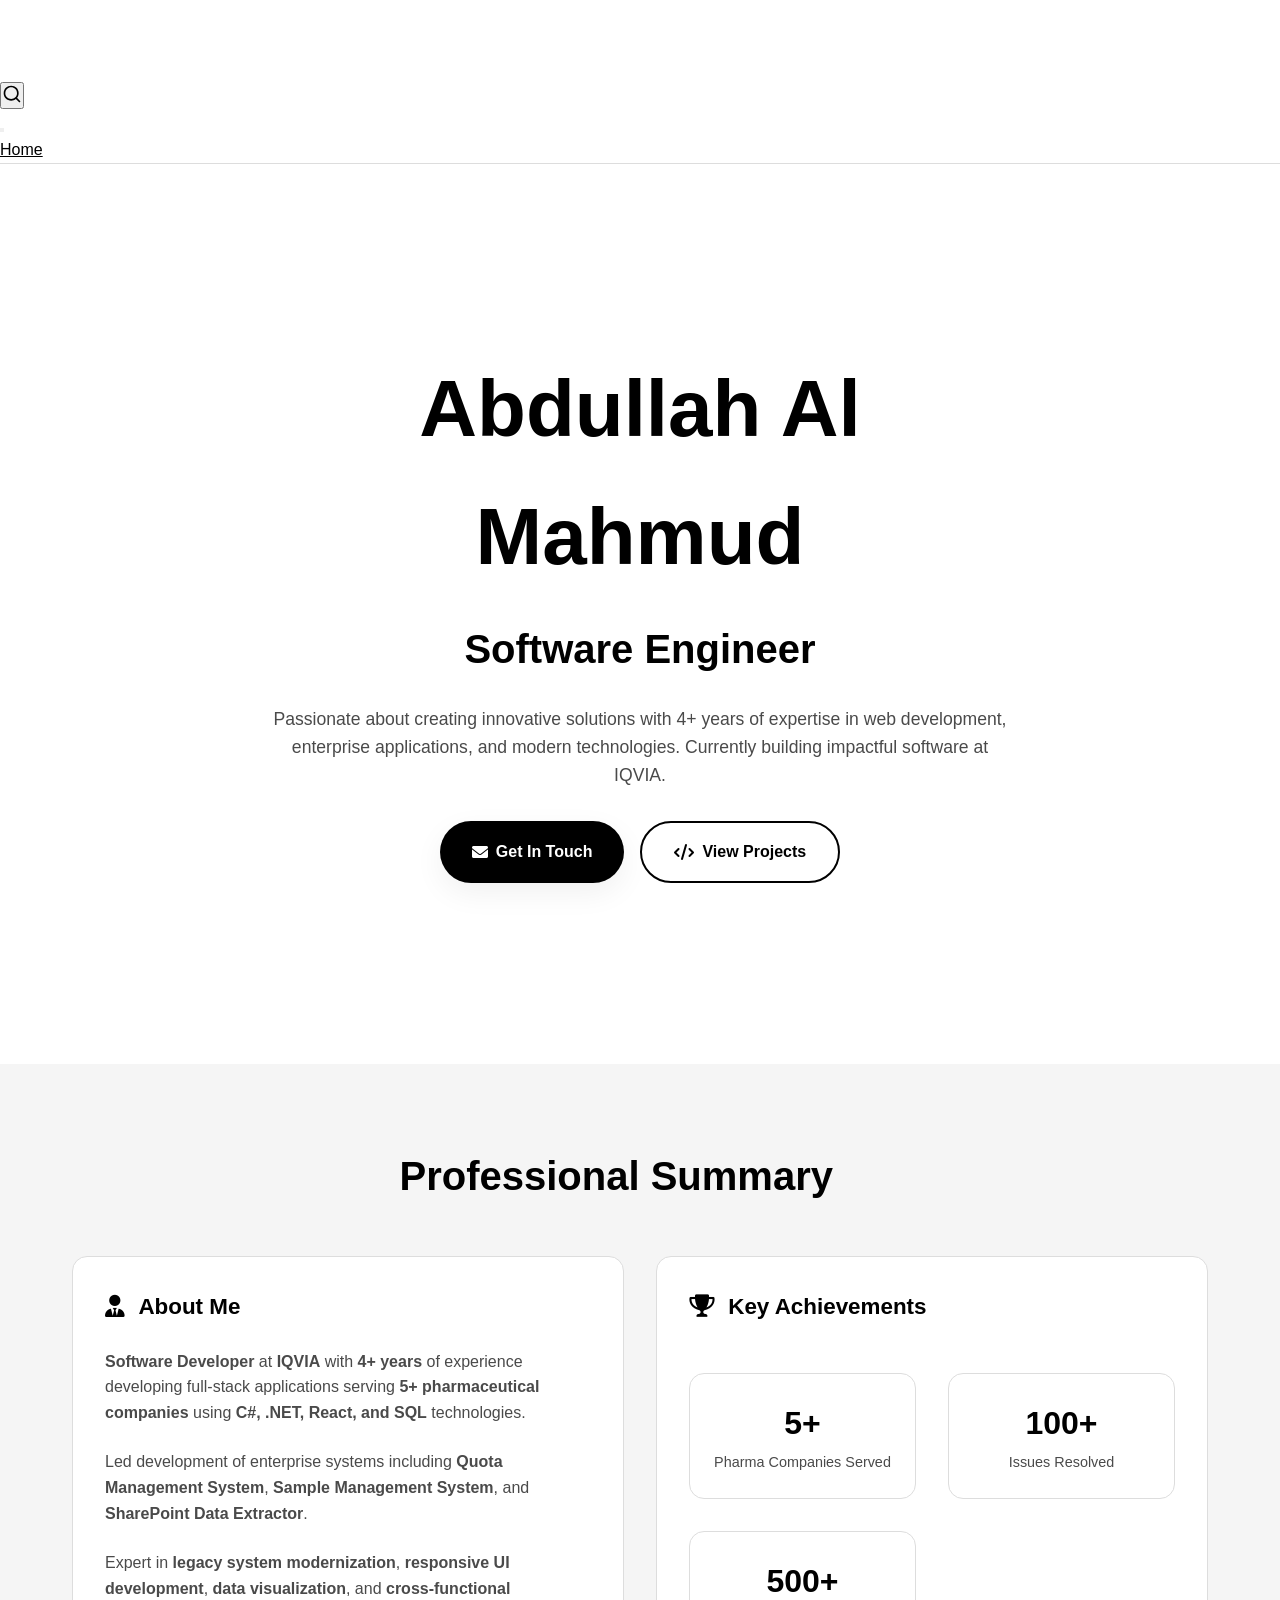
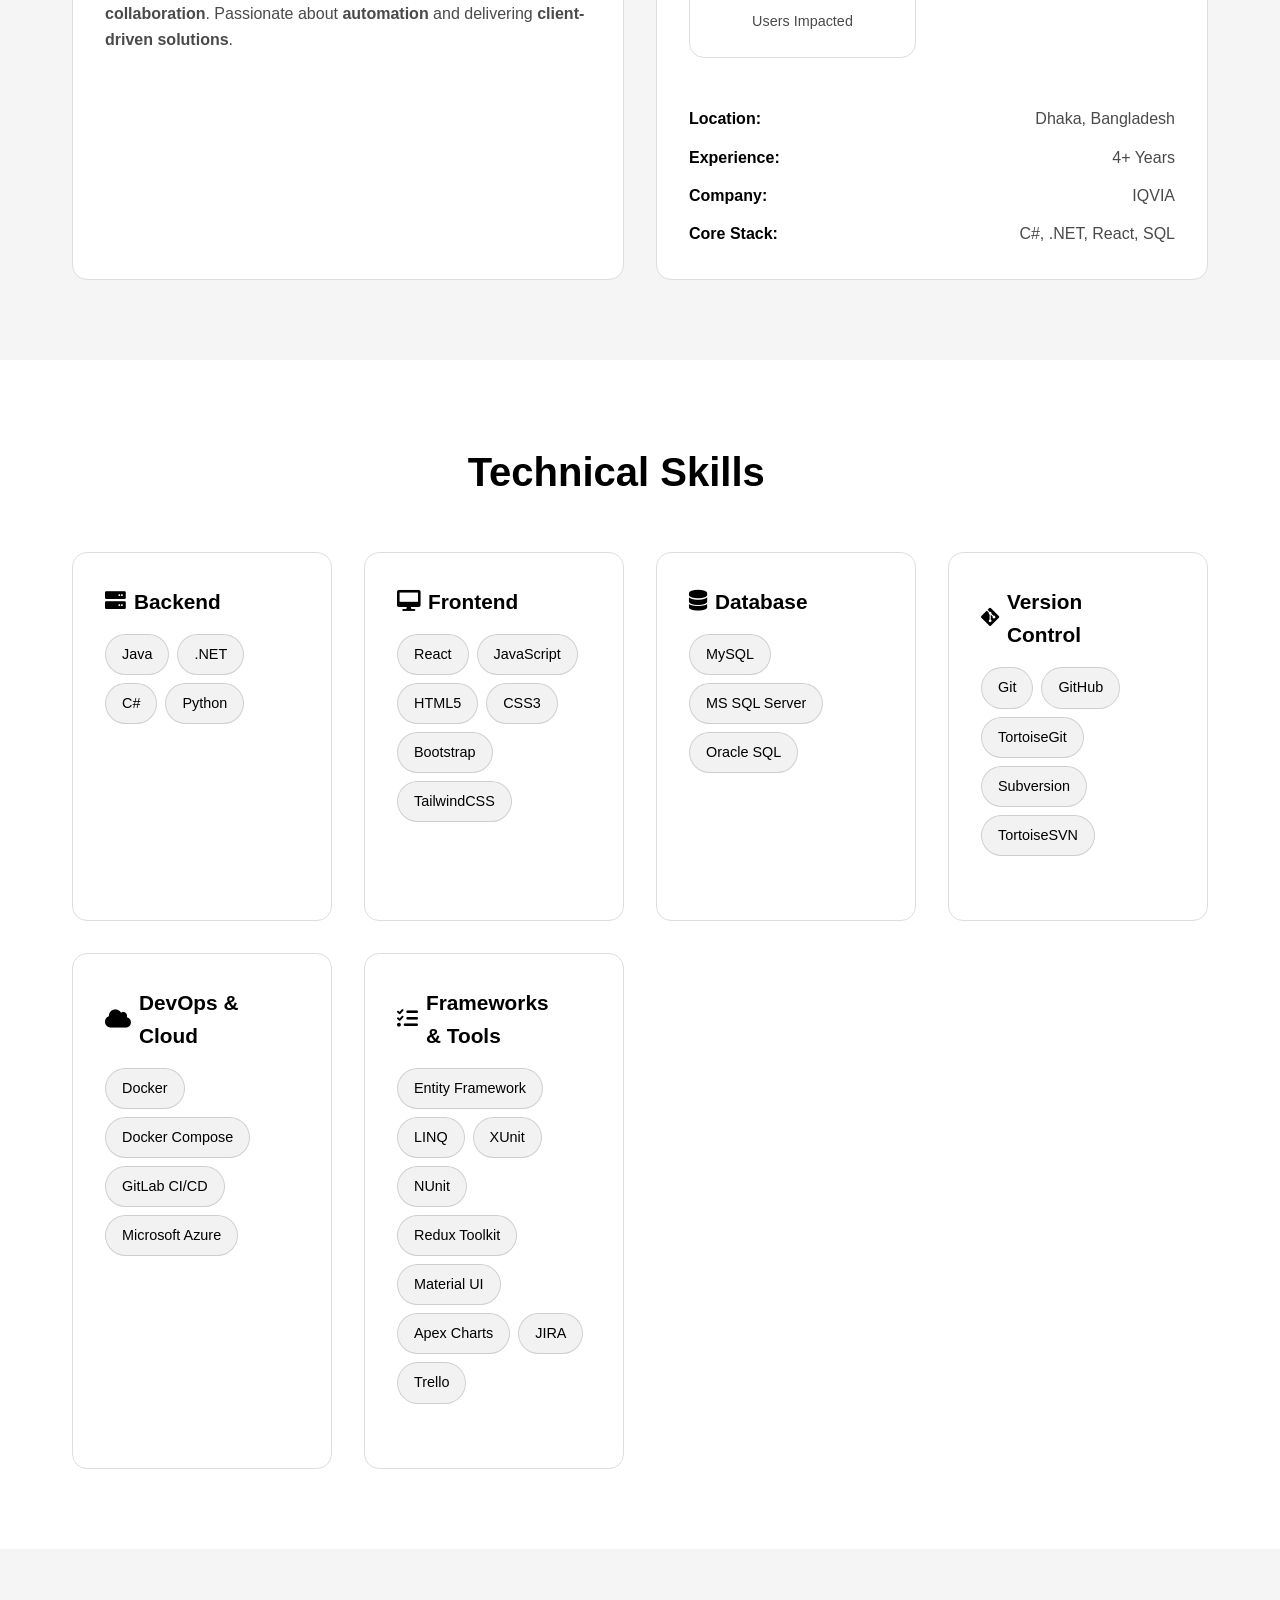
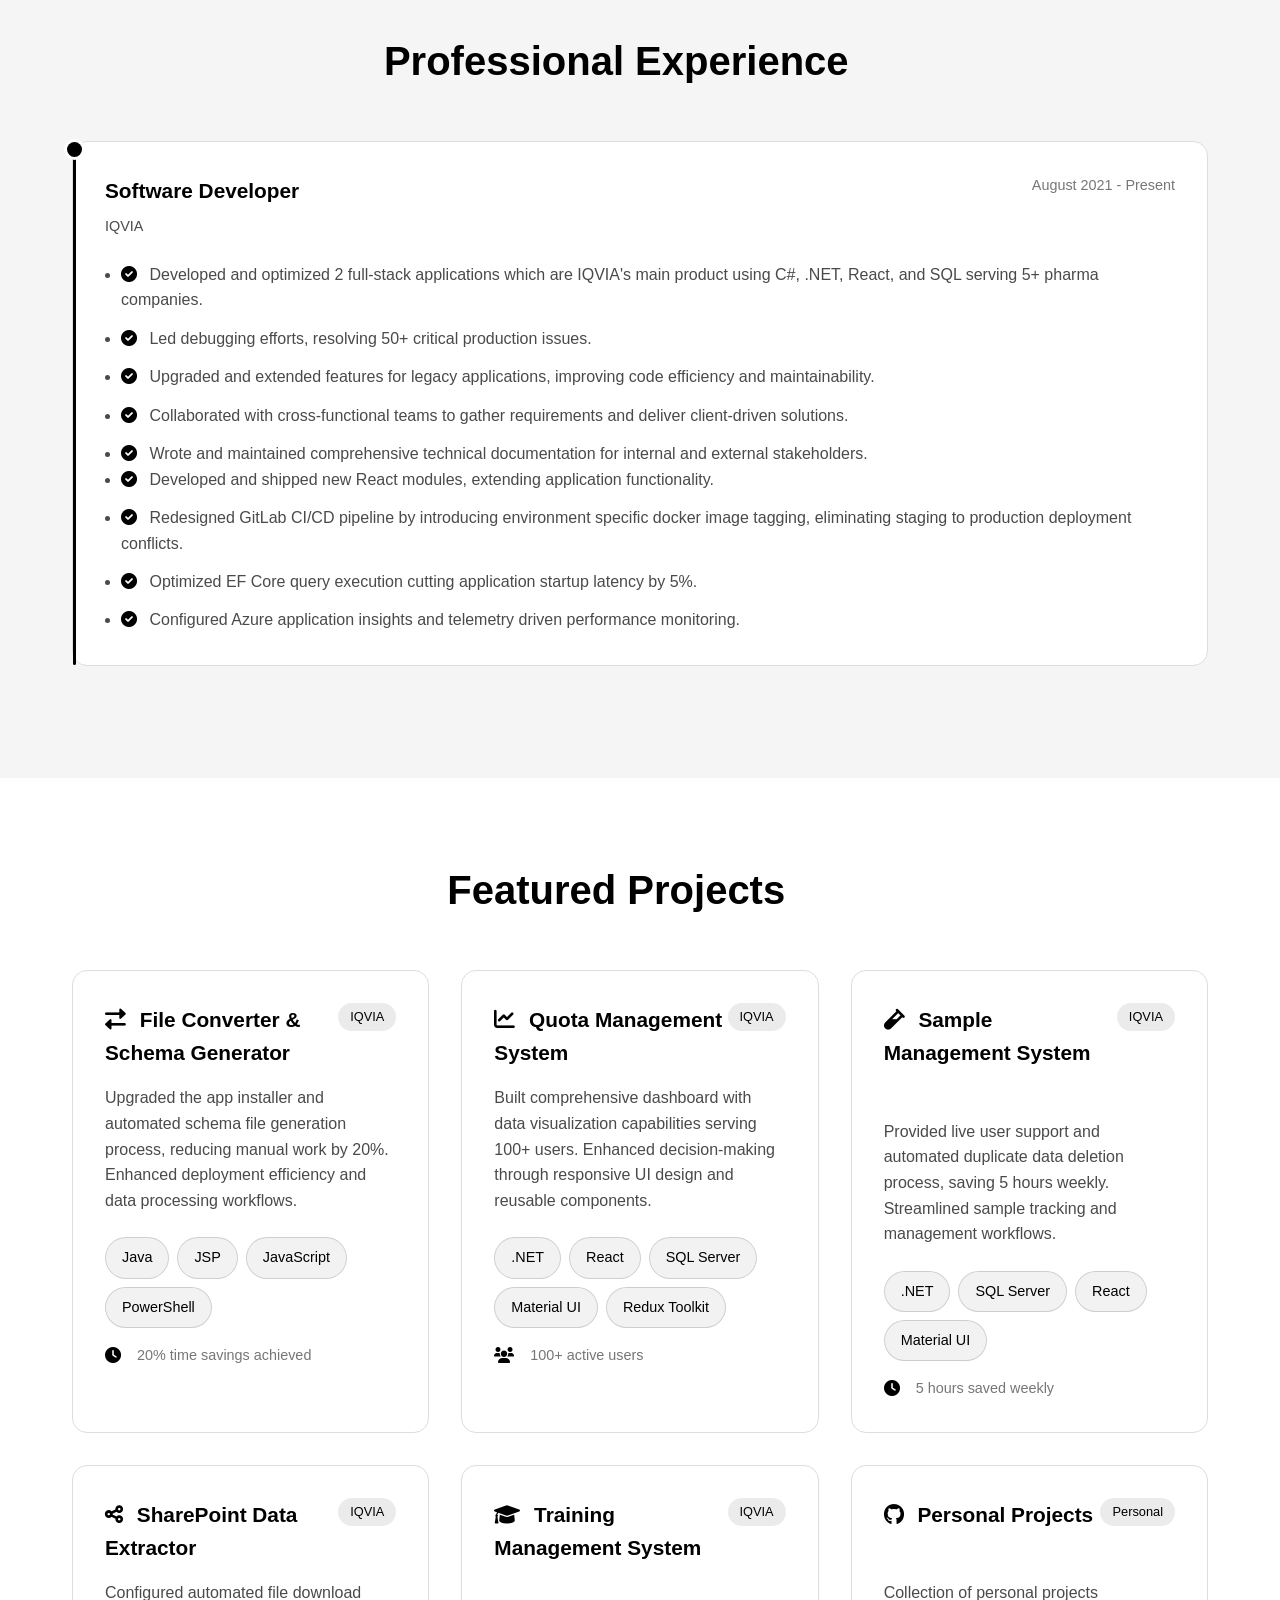
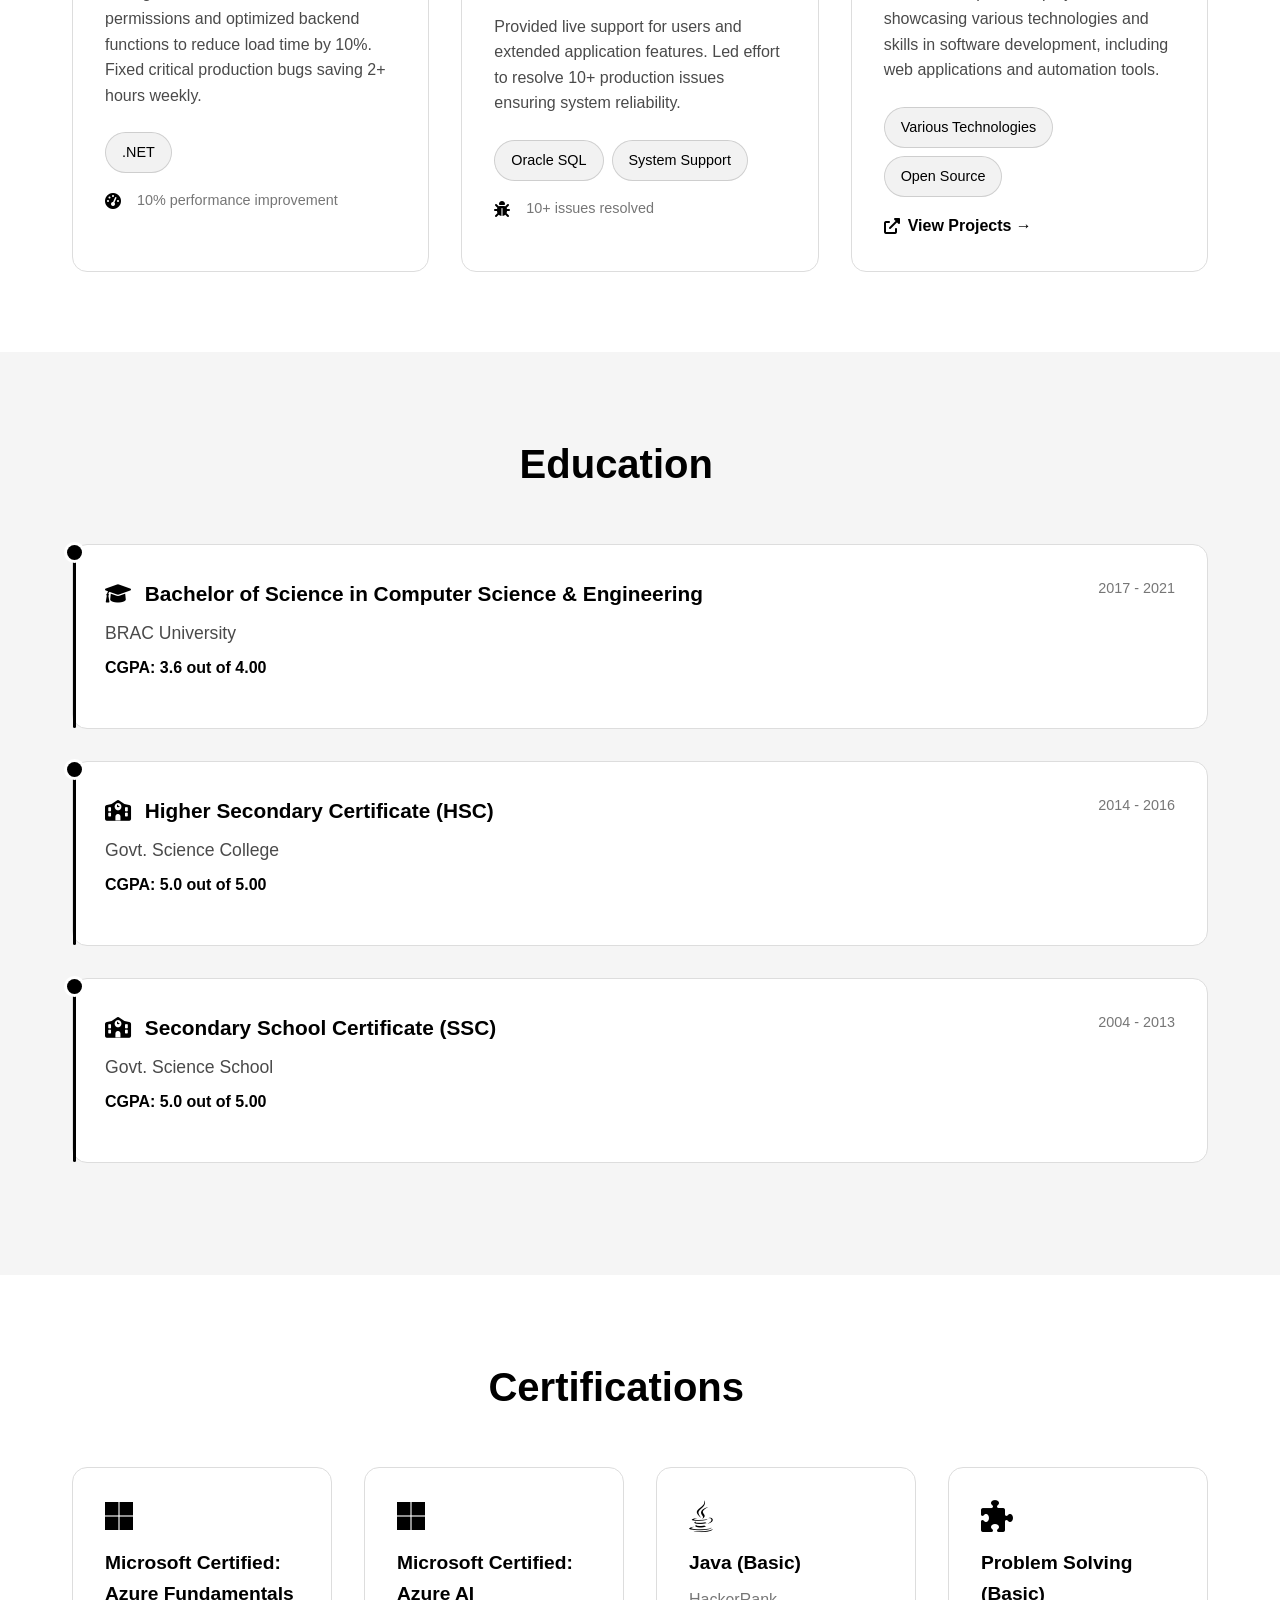
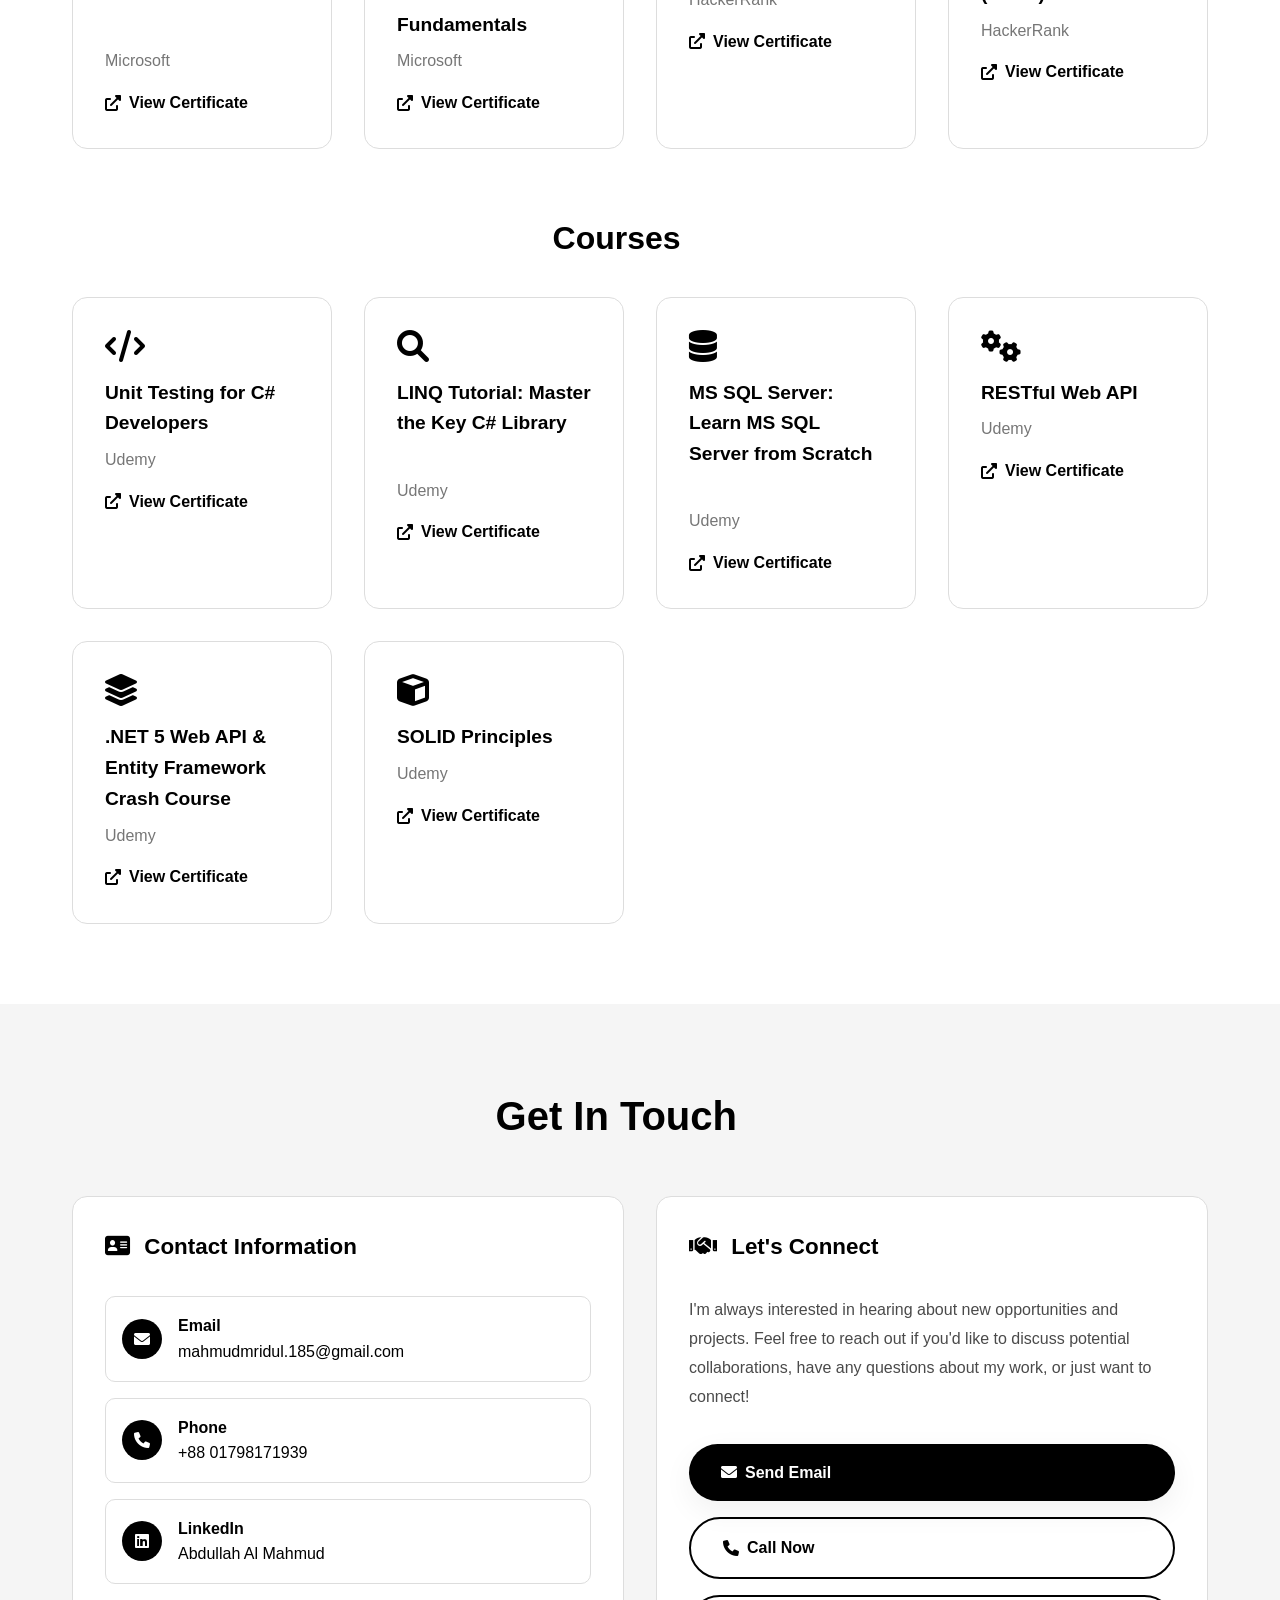
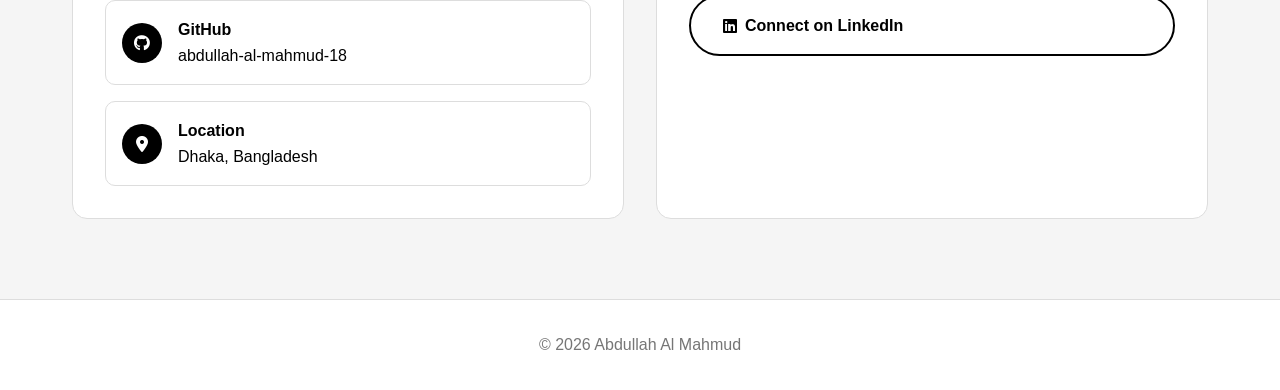
==== index.html @ 65009c4a "Built site for gh-pages" ====
<!DOCTYPE html>
<html xmlns="http://www.w3.org/1999/xhtml" lang="en" xml:lang="en"><head>

<meta charset="utf-8">
<meta name="generator" content="quarto-1.10.18">

<meta name="viewport" content="width=device-width, initial-scale=1.0, user-scalable=yes">


<title>Abdullah Al Mahmud - Software Engineer – Abdullah Al Mahmud</title>
<style>
/* Default styles provided by pandoc.
** See https://pandoc.org/MANUAL.html#variables-for-html for config info.
*/
span.smallcaps{font-variant: small-caps;}
div.columns{display: flex; gap: 1.5em;}
div.column{flex: auto;}
@media screen {
div.columns{gap: min(4vw, 1.5em);}
div.column{overflow-x: auto;}
}
div.hanging-indent{margin-left: 1.5em; text-indent: -1.5em;}
ul.task-list{list-style: none;}
ul.task-list li input[type="checkbox"] {
  width: 0.8em;
  margin: 0 0.8em 0.2em -1em; /* quarto-specific, see https://github.com/quarto-dev/quarto-cli/issues/4556 */ 
  vertical-align: middle;
}
</style>


<script src="site_libs/quarto-nav/quarto-nav.js"></script>
<script src="site_libs/quarto-nav/headroom.min.js"></script>
<script src="site_libs/clipboard/clipboard.min.js"></script>
<script src="site_libs/quarto-search/autocomplete.umd.js"></script>
<script src="site_libs/quarto-search/fuse.min.js"></script>
<script src="site_libs/quarto-search/quarto-search.js"></script>
<meta name="quarto:offset" content="./">
<script src="site_libs/quarto-html/quarto.js" type="module"></script>
<script src="site_libs/quarto-html/tabsets/tabsets.js" type="module"></script>
<script src="site_libs/quarto-html/popper.min.js"></script>
<script src="site_libs/quarto-html/tippy.umd.min.js"></script>
<script src="site_libs/quarto-html/anchor.min.js"></script>
<link href="site_libs/quarto-html/tippy.css" rel="stylesheet">
<link href="site_libs/quarto-html/quarto-syntax-highlighting-64a204ab8560d761af7679ceaba22944.css" rel="stylesheet" id="quarto-text-highlighting-styles">
<script src="site_libs/bootstrap/bootstrap.min.js"></script>
<link href="site_libs/bootstrap/bootstrap-icons.css" rel="stylesheet">
<link href="site_libs/bootstrap/bootstrap-5af1b6580d2d273b02271d51ec1ed122.min.css" rel="stylesheet" append-hash="true" id="quarto-bootstrap" data-mode="light">
<script id="quarto-search-options" type="application/json">{
  "location": "navbar",
  "copy-button": false,
  "collapse-after": 3,
  "panel-placement": "end",
  "type": "overlay",
  "limit": 50,
  "keyboard-shortcut": [
    "f",
    "/",
    "s"
  ],
  "show-item-context": false,
  "language": {
    "search-no-results-text": "No results",
    "search-matching-documents-text": "matching documents",
    "search-copy-link-title": "Copy link to search",
    "search-hide-matches-text": "Hide additional matches",
    "search-more-match-text": "more match in this document",
    "search-more-matches-text": "more matches in this document",
    "search-clear-button-title": "Clear",
    "search-text-placeholder": "",
    "search-detached-cancel-button-title": "Cancel",
    "search-submit-button-title": "Submit",
    "search-label": "Search"
  }
}</script>
<link href="https://cdnjs.cloudflare.com/ajax/libs/font-awesome/6.0.0/css/all.min.css" rel="stylesheet">


<link rel="stylesheet" href="styles.css">
</head>

<body class="nav-fixed quarto-light">

<div id="quarto-search-results"></div>
  <header id="quarto-header" class="headroom fixed-top">
    <nav class="navbar navbar-expand-lg " data-bs-theme="dark">
      <div class="navbar-container container-fluid">
            <div id="quarto-search" class="" title="Search"></div>
          <button class="navbar-toggler" type="button" data-bs-toggle="collapse" data-bs-target="#navbarCollapse" aria-controls="navbarCollapse" role="menu" aria-expanded="false" aria-label="Toggle navigation" onclick="if (window.quartoToggleHeadroom) { window.quartoToggleHeadroom(); }">
  <span class="navbar-toggler-icon"></span>
</button>
          <div class="collapse navbar-collapse" id="navbarCollapse">
            <ul class="navbar-nav navbar-nav-scroll me-auto">
  <li class="nav-item">
    <a class="nav-link active" href="./index.html" aria-current="page"> 
<span class="menu-text">Home</span></a>
  </li>  
</ul>
          </div> <!-- /navcollapse -->
            <div class="quarto-navbar-tools">
</div>
      </div> <!-- /container-fluid -->
    </nav>
</header>
<!-- content -->
<div id="quarto-content" class="quarto-container page-columns page-rows-contents page-layout-full page-navbar">
<!-- sidebar -->
<!-- margin-sidebar -->
    
<!-- main -->
<main class="content column-page" id="quarto-document-content"><header id="title-block-header" class="quarto-title-block"><h1 class="title display-7">Abdullah Al Mahmud - Software Engineer</h1></header>

<header id="title-block-header">


</header>


<!-- Hero Section -->
        <section id="home" class="hero">
            <div class="hero-content">
                <h1 class="hero-title">Abdullah Al Mahmud</h1>
                <h2 class="hero-subtitle anchored">Software Engineer</h2>
                <p class="hero-description">
                    Passionate about creating innovative solutions with 4+ years of
                    expertise in web development, enterprise applications, and modern
                    technologies. Currently building impactful software at IQVIA.
                </p>
                <div class="cta-buttons">
                    <a href="#contact" class="pf-btn pf-btn-primary">
                        <i class="fas fa-envelope"></i>
                        Get In Touch
                    </a>
                    <a href="#projects" class="pf-btn pf-btn-secondary">
                        <i class="fas fa-code"></i>
                        View Projects
                    </a>
                </div>
            </div>
        </section>

        <!-- About Section -->
        <section id="about" class="section section-alt">
            <div class="pf-container">
                <h2 class="section-title anchored">Professional Summary</h2>
                <div class="grid grid-2" style="align-items: start">
                    <div class="pf-card reveal">
                        <h3 style="
                                color: var(--accent);
                                margin-bottom: 1.5rem;
                                font-size: 1.4rem;
                            " class="anchored">
                            <i class="fas fa-user-tie" style="margin-right: 0.5rem"></i>
                            About Me
                        </h3>
                        <p style="margin-bottom: 1.5rem; color: var(--text-secondary)">
                            <strong>Software Developer</strong> at
                            <strong>IQVIA</strong> with <strong>4+ years</strong> of
                            experience developing full-stack applications serving
                            <strong>5+ pharmaceutical companies</strong> using
                            <strong>C#, .NET, React, and SQL</strong> technologies.
                        </p>
                        <p style="margin-bottom: 1.5rem; color: var(--text-secondary)">
                            Led development of enterprise systems including
                            <strong>Quota Management System</strong>,
                            <strong>Sample Management System</strong>, and
                            <strong>SharePoint Data Extractor</strong>.
                        </p>
                        <p style="color: var(--text-secondary)">
                            Expert in <strong>legacy system modernization</strong>,
                            <strong>responsive UI development</strong>,
                            <strong>data visualization</strong>, and
                            <strong>cross-functional collaboration</strong>. Passionate about
                            <strong>automation</strong> and delivering
                            <strong>client-driven solutions</strong>.
                        </p>
                    </div>

                    <div class="pf-card reveal">
                        <h3 style="
                                color: var(--accent);
                                margin-bottom: 1.5rem;
                                font-size: 1.4rem;
                            " class="anchored">
                            <i class="fas fa-trophy" style="margin-right: 0.5rem"></i>
                            Key Achievements
                        </h3>
                        <div class="stats">
                            <div class="stat-item">
                                <span class="stat-number">5+</span>
                                <span class="stat-label">Pharma Companies Served</span>
                            </div>
                            <div class="stat-item">
                                <span class="stat-number">100+</span>
                                <span class="stat-label">Issues Resolved</span>
                            </div>
                            <div class="stat-item">
                                <span class="stat-number">500+</span>
                                <span class="stat-label">Users Impacted</span>
                            </div>
                        </div>
                        <div style="display: grid; gap: 0.8rem; margin-top: 1.5rem">
                            <div style="
                                    display: flex;
                                    justify-content: space-between;
                                    align-items: center;
                                ">
                                <span style="color: var(--accent); font-weight: 600">Location:</span>
                                <span style="color: var(--text-secondary)">Dhaka, Bangladesh</span>
                            </div>
                            <div style="
                                    display: flex;
                                    justify-content: space-between;
                                    align-items: center;
                                ">
                                <span style="color: var(--accent); font-weight: 600">Experience:</span>
                                <span style="color: var(--text-secondary)">4+ Years</span>
                            </div>
                            <div style="
                                    display: flex;
                                    justify-content: space-between;
                                    align-items: center;
                                ">
                                <span style="color: var(--accent); font-weight: 600">Company:</span>
                                <span style="color: var(--text-secondary)">IQVIA</span>
                            </div>
                            <div style="
                                    display: flex;
                                    justify-content: space-between;
                                    align-items: center;
                                ">
                                <span style="color: var(--accent); font-weight: 600">Core Stack:</span>
                                <span style="color: var(--text-secondary)">C#, .NET, React, SQL</span>
                            </div>
                        </div>
                    </div>
                </div>
            </div>
        </section>

        <!-- Skills Section -->
        <section id="skills" class="section">
            <div class="pf-container">
                <h2 class="section-title anchored">Technical Skills</h2>
                <div class="grid grid-3 reveal">
                    <div class="pf-card">
                        <div class="skill-category">
                            <h3 class="skill-title anchored">
                                <i class="fas fa-server"></i>
                                Backend
                            </h3>
                            <div class="skill-list">
                                <span class="skill-tag">Java</span>
                                <span class="skill-tag">.NET</span>
                                <span class="skill-tag">C#</span>
                                <span class="skill-tag">Python</span>
                            </div>
                        </div>
                    </div>

                    <div class="pf-card">
                        <div class="skill-category">
                            <h3 class="skill-title anchored">
                                <i class="fas fa-desktop"></i>
                                Frontend
                            </h3>
                            <div class="skill-list">
                                <span class="skill-tag">React</span>
                                <span class="skill-tag">JavaScript</span>
                                <span class="skill-tag">HTML5</span>
                                <span class="skill-tag">CSS3</span>
                                <span class="skill-tag">Bootstrap</span>
                                <span class="skill-tag">TailwindCSS</span>
                            </div>
                        </div>
                    </div>

                    <div class="pf-card">
                        <div class="skill-category">
                            <h3 class="skill-title anchored">
                                <i class="fas fa-database"></i>
                                Database
                            </h3>
                            <div class="skill-list">
                                <span class="skill-tag">MySQL</span>
                                <span class="skill-tag">MS SQL Server</span>
                                <span class="skill-tag">Oracle SQL</span>
                            </div>
                        </div>
                    </div>

                    <div class="pf-card">
                        <div class="skill-category">
                            <h3 class="skill-title anchored">
                                <i class="fab fa-git-alt"></i>
                                Version Control
                            </h3>
                            <div class="skill-list">
                                <span class="skill-tag">Git</span>
                                <span class="skill-tag">GitHub</span>
                                <span class="skill-tag">TortoiseGit</span>
                                <span class="skill-tag">Subversion</span>
                                <span class="skill-tag">TortoiseSVN</span>
                            </div>
                        </div>
                    </div>

                    <div class="pf-card">
                        <div class="skill-category">
                            <h3 class="skill-title anchored">
                                <i class="fas fa-cloud"></i>
                                DevOps &amp; Cloud
                            </h3>
                            <div class="skill-list">
                                <span class="skill-tag">Docker</span>
                                <span class="skill-tag">Docker Compose</span>
                                <span class="skill-tag">GitLab CI/CD</span>
                                <span class="skill-tag">Microsoft Azure</span>
                            </div>
                        </div>
                    </div>

                    <div class="pf-card">
                        <div class="skill-category">
                            <h3 class="skill-title anchored">
                                <i class="fas fa-tasks"></i>
                                Frameworks &amp; Tools
                            </h3>
                            <div class="skill-list">
                                <span class="skill-tag">Entity Framework</span>
                                <span class="skill-tag">LINQ</span>
                                <span class="skill-tag">XUnit</span>
                                <span class="skill-tag">NUnit</span>
                                <span class="skill-tag">Redux Toolkit</span>
                                <span class="skill-tag">Material UI</span>
                                <span class="skill-tag">Apex Charts</span>
                                <span class="skill-tag">JIRA</span>
                                <span class="skill-tag">Trello</span>
                            </div>
                        </div>
                    </div>
                </div>
            </div>
        </section>

        <!-- Experience Section -->
        <section id="experience" class="section section-alt">
            <div class="pf-container">
                <h2 class="section-title anchored">Professional Experience</h2>
                <div class="reveal">
                    <div class="timeline-item pf-card">
                        <div style="
                                display: flex;
                                justify-content: space-between;
                                align-items: start;
                                margin-bottom: 1rem;
                                flex-wrap: wrap;
                            ">
                            <div>
                                <h3 class="timeline-title anchored">Software Developer</h3>
                                <p class="timeline-company">IQVIA</p>
                            </div>
                            <span class="timeline-date">August 2021 - Present</span>
                        </div>
                        <ul style="color: var(--text-secondary); margin-left: 1rem">
                            <li style="margin-bottom: 0.8rem">
                                <i class="fas fa-check-circle" style="color: var(--accent); margin-right: 0.5rem"></i>
                                Developed and optimized 2 full-stack applications which are
                                IQVIA's main product using C#, .NET, React, and SQL serving 5+
                                pharma companies.
                            </li>
                            <li style="margin-bottom: 0.8rem">
                                <i class="fas fa-check-circle" style="color: var(--accent); margin-right: 0.5rem"></i>
                                Led debugging efforts, resolving 50+ critical production issues.
                            </li>
                            <li style="margin-bottom: 0.8rem">
                                <i class="fas fa-check-circle" style="color: var(--accent); margin-right: 0.5rem"></i>
                                Upgraded and extended features for legacy applications,
                                improving code efficiency and maintainability.
                            </li>
                            <li style="margin-bottom: 0.8rem">
                                <i class="fas fa-check-circle" style="color: var(--accent); margin-right: 0.5rem"></i>
                                Collaborated with cross-functional teams to gather requirements
                                and deliver client-driven solutions.
                            </li>
                            <li>
                                <i class="fas fa-check-circle" style="color: var(--accent); margin-right: 0.5rem"></i>
                                Wrote and maintained comprehensive technical documentation for
                                internal and external stakeholders.
                            </li>
                            <li style="margin-bottom: 0.8rem">
                                <i class="fas fa-check-circle" style="color: var(--accent); margin-right: 0.5rem"></i>
                                Developed and shipped new React modules, extending application
                                functionality.
                            </li>
                            <li style="margin-bottom: 0.8rem">
                                <i class="fas fa-check-circle" style="color: var(--accent); margin-right: 0.5rem"></i>
                                Redesigned GitLab CI/CD pipeline by introducing environment
                                specific docker image tagging, eliminating staging to production
                                deployment conflicts.
                            </li>
                            <li style="margin-bottom: 0.8rem">
                                <i class="fas fa-check-circle" style="color: var(--accent); margin-right: 0.5rem"></i>
                                Optimized EF Core query execution cutting application startup
                                latency by 5%.
                            </li>
                            <li>
                                <i class="fas fa-check-circle" style="color: var(--accent); margin-right: 0.5rem"></i>
                                Configured Azure application insights and telemetry driven
                                performance monitoring.
                            </li>
                        </ul>
                    </div>
                </div>
                
            </div>
        </section>

        <!-- Projects Section -->
        <section id="projects" class="section">
            <div class="pf-container">
                <h2 class="section-title anchored">Featured Projects</h2>
                <div class="grid grid-2 reveal">
                    <div class="pf-card">
                        <div style="
                                display: flex;
                                justify-content: space-between;
                                align-items: start;
                                margin-bottom: 1rem;
                            ">
                            <h3 style="
                                    color: var(--accent);
                                    font-size: 1.3rem;
                                    font-weight: 600;
                                " class="anchored">
                                <i class="fas fa-exchange-alt" style="margin-right: 0.5rem"></i>
                                File Converter &amp; Schema Generator
                            </h3>
                            <span style="
                                    background: rgba(0, 0, 0, 0.08);
                                    color: var(--accent);
                                    padding: 0.25rem 0.75rem;
                                    border-radius: 15px;
                                    font-size: 0.8rem;
                                ">IQVIA</span>
                        </div>
                        <p style="color: var(--text-secondary); margin-bottom: 1.5rem">
                            Upgraded the app installer and automated schema file generation
                            process, reducing manual work by 20%. Enhanced deployment
                            efficiency and data processing workflows.
                        </p>
                        <div style="
                                display: flex;
                                flex-wrap: wrap;
                                gap: 0.5rem;
                                margin-bottom: 1rem;
                            ">
                            <span class="skill-tag">Java</span>
                            <span class="skill-tag">JSP</span>
                            <span class="skill-tag">JavaScript</span>
                            <span class="skill-tag">PowerShell</span>
                        </div>
                        <div style="display: flex; align-items: center; gap: 1rem">
                            <i class="fas fa-clock" style="color: var(--accent)"></i>
                            <span style="color: var(--text-muted); font-size: 0.9rem">20% time savings achieved</span>
                        </div>
                    </div>

                    <div class="pf-card">
                        <div style="
                                display: flex;
                                justify-content: space-between;
                                align-items: start;
                                margin-bottom: 1rem;
                            ">
                            <h3 style="
                                    color: var(--accent);
                                    font-size: 1.3rem;
                                    font-weight: 600;
                                " class="anchored">
                                <i class="fas fa-chart-line" style="margin-right: 0.5rem"></i>
                                Quota Management System
                            </h3>
                            <span style="
                                    background: rgba(0, 0, 0, 0.08);
                                    color: var(--accent);
                                    padding: 0.25rem 0.75rem;
                                    border-radius: 15px;
                                    font-size: 0.8rem;
                                ">IQVIA</span>
                        </div>
                        <p style="color: var(--text-secondary); margin-bottom: 1.5rem">
                            Built comprehensive dashboard with data visualization capabilities
                            serving 100+ users. Enhanced decision-making through responsive UI
                            design and reusable components.
                        </p>
                        <div style="
                                display: flex;
                                flex-wrap: wrap;
                                gap: 0.5rem;
                                margin-bottom: 1rem;
                            ">
                            <span class="skill-tag">.NET</span>
                            <span class="skill-tag">React</span>
                            <span class="skill-tag">SQL Server</span>
                            <span class="skill-tag">Material UI</span>
                            <span class="skill-tag">Redux Toolkit</span>
                        </div>
                        <div style="display: flex; align-items: center; gap: 1rem">
                            <i class="fas fa-users" style="color: var(--accent)"></i>
                            <span style="color: var(--text-muted); font-size: 0.9rem">100+ active users</span>
                        </div>
                    </div>

                    <div class="pf-card">
                        <div style="
                                display: flex;
                                justify-content: space-between;
                                align-items: start;
                                margin-bottom: 1rem;
                            ">
                            <h3 style="
                                    color: var(--accent);
                                    font-size: 1.3rem;
                                    font-weight: 600;
                                " class="anchored">
                                <i class="fas fa-vial" style="margin-right: 0.5rem"></i>
                                Sample Management System
                            </h3>
                            <span style="
                                    background: rgba(0, 0, 0, 0.08);
                                    color: var(--accent);
                                    padding: 0.25rem 0.75rem;
                                    border-radius: 15px;
                                    font-size: 0.8rem;
                                ">IQVIA</span>
                        </div>
                        <p style="color: var(--text-secondary); margin-bottom: 1.5rem">
                            Provided live user support and automated duplicate data deletion
                            process, saving 5 hours weekly. Streamlined sample tracking and
                            management workflows.
                        </p>
                        <div style="
                                display: flex;
                                flex-wrap: wrap;
                                gap: 0.5rem;
                                margin-bottom: 1rem;
                            ">
                            <span class="skill-tag">.NET</span>
                            <span class="skill-tag">SQL Server</span>
                            <span class="skill-tag">React</span>
                            <span class="skill-tag">Material UI</span>
                        </div>
                        <div style="display: flex; align-items: center; gap: 1rem">
                            <i class="fas fa-clock" style="color: var(--accent)"></i>
                            <span style="color: var(--text-muted); font-size: 0.9rem">5 hours saved weekly</span>
                        </div>
                    </div>

                    <div class="pf-card">
                        <div style="
                                display: flex;
                                justify-content: space-between;
                                align-items: start;
                                margin-bottom: 1rem;
                            ">
                            <h3 style="
                                    color: var(--accent);
                                    font-size: 1.3rem;
                                    font-weight: 600;
                                " class="anchored">
                                <i class="fas fa-share-alt" style="margin-right: 0.5rem"></i>
                                SharePoint Data Extractor
                            </h3>
                            <span style="
                                    background: rgba(0, 0, 0, 0.08);
                                    color: var(--accent);
                                    padding: 0.25rem 0.75rem;
                                    border-radius: 15px;
                                    font-size: 0.8rem;
                                ">IQVIA</span>
                        </div>
                        <p style="color: var(--text-secondary); margin-bottom: 1.5rem">
                            Configured automated file download permissions and optimized
                            backend functions to reduce load time by 10%. Fixed critical
                            production bugs saving 2+ hours weekly.
                        </p>
                        <div style="
                                display: flex;
                                flex-wrap: wrap;
                                gap: 0.5rem;
                                margin-bottom: 1rem;
                            ">
                            <span class="skill-tag">.NET</span>
                        </div>
                        <div style="display: flex; align-items: center; gap: 1rem">
                            <i class="fas fa-tachometer-alt" style="color: var(--accent)"></i>
                            <span style="color: var(--text-muted); font-size: 0.9rem">10% performance improvement</span>
                        </div>
                    </div>

                    <div class="pf-card">
                        <div style="
                                display: flex;
                                justify-content: space-between;
                                align-items: start;
                                margin-bottom: 1rem;
                            ">
                            <h3 style="
                                    color: var(--accent);
                                    font-size: 1.3rem;
                                    font-weight: 600;
                                " class="anchored">
                                <i class="fas fa-graduation-cap" style="margin-right: 0.5rem"></i>
                                Training Management System
                            </h3>
                            <span style="
                                    background: rgba(0, 0, 0, 0.08);
                                    color: var(--accent);
                                    padding: 0.25rem 0.75rem;
                                    border-radius: 15px;
                                    font-size: 0.8rem;
                                ">IQVIA</span>
                        </div>
                        <p style="color: var(--text-secondary); margin-bottom: 1.5rem">
                            Provided live support for users and extended application features.
                            Led effort to resolve 10+ production issues ensuring system
                            reliability.
                        </p>
                        <div style="
                                display: flex;
                                flex-wrap: wrap;
                                gap: 0.5rem;
                                margin-bottom: 1rem;
                            ">
                            <span class="skill-tag">Oracle SQL</span>
                            <span class="skill-tag">System Support</span>
                        </div>
                        <div style="display: flex; align-items: center; gap: 1rem">
                            <i class="fas fa-bug" style="color: var(--accent)"></i>
                            <span style="color: var(--text-muted); font-size: 0.9rem">10+ issues resolved</span>
                        </div>
                    </div>

                    <div class="pf-card">
                        <div style="
                                display: flex;
                                justify-content: space-between;
                                align-items: start;
                                margin-bottom: 1rem;
                            ">
                            <h3 style="
                                    color: var(--accent);
                                    font-size: 1.3rem;
                                    font-weight: 600;
                                " class="anchored">
                                <i class="fab fa-github" style="margin-right: 0.5rem"></i>
                                Personal Projects
                            </h3>
                            <span style="
                                    background: rgba(0, 0, 0, 0.08);
                                    color: var(--accent);
                                    padding: 0.25rem 0.75rem;
                                    border-radius: 15px;
                                    font-size: 0.8rem;
                                ">Personal</span>
                        </div>
                        <p style="color: var(--text-secondary); margin-bottom: 1.5rem">
                            Collection of personal projects showcasing various technologies
                            and skills in software development, including web applications and
                            automation tools.
                        </p>
                        <div style="
                                display: flex;
                                flex-wrap: wrap;
                                gap: 0.5rem;
                                margin-bottom: 1rem;
                            ">
                            <span class="skill-tag">Various Technologies</span>
                            <span class="skill-tag">Open Source</span>
                        </div>
                        <a href="https://github.com/abdullah-al-mahmud-18?tab=repositories" target="_blank" style="
                                display: inline-flex;
                                align-items: center;
                                color: var(--accent);
                                text-decoration: none;
                                font-weight: 600;
                            ">
                            <i class="fas fa-external-link-alt" style="margin-right: 0.5rem"></i>
                            View Projects →
                        </a>
                    </div>
                </div>
            </div>
        </section>

        <!-- Education Section -->
        <section id="education" class="section section-alt">
            <div class="pf-container">
                <h2 class="section-title anchored">Education</h2>
                <div class="reveal">
                    <div class="timeline-item pf-card">
                        <div style="
                                display: flex;
                                justify-content: space-between;
                                align-items: start;
                                margin-bottom: 1rem;
                                flex-wrap: wrap;
                            ">
                            <div>
                                <h3 class="timeline-title anchored">
                                    <i class="fas fa-graduation-cap" style="margin-right: 0.5rem"></i>
                                    Bachelor of Science in Computer Science &amp; Engineering
                                </h3>
                                <p style="
                                        color: var(--text-secondary);
                                        font-size: 1.1rem;
                                        margin: 0.5rem 0;
                                    ">
                                    BRAC University
                                </p>
                                <p style="color: var(--accent); font-weight: 600">
                                    CGPA: 3.6 out of 4.00
                                </p>
                            </div>
                            <span class="timeline-date">2017 - 2021</span>
                        </div>
                    </div>

                    <div class="timeline-item pf-card">
                        <div style="
                                display: flex;
                                justify-content: space-between;
                                align-items: start;
                                margin-bottom: 1rem;
                                flex-wrap: wrap;
                            ">
                            <div>
                                <h3 class="timeline-title anchored">
                                    <i class="fas fa-school" style="margin-right: 0.5rem"></i>
                                    Higher Secondary Certificate (HSC)
                                </h3>
                                <p style="
                                        color: var(--text-secondary);
                                        font-size: 1.1rem;
                                        margin: 0.5rem 0;
                                    ">
                                    Govt. Science College
                                </p>
                                <p style="color: var(--accent); font-weight: 600">
                                    CGPA: 5.0 out of 5.00
                                </p>
                            </div>
                            <span class="timeline-date">2014 - 2016</span>
                        </div>
                    </div>

                    <div class="timeline-item pf-card">
                        <div style="
                                display: flex;
                                justify-content: space-between;
                                align-items: start;
                                margin-bottom: 1rem;
                                flex-wrap: wrap;
                            ">
                            <div>
                                <h3 class="timeline-title anchored">
                                    <i class="fas fa-school" style="margin-right: 0.5rem"></i>
                                    Secondary School Certificate (SSC)
                                </h3>
                                <p style="
                                        color: var(--text-secondary);
                                        font-size: 1.1rem;
                                        margin: 0.5rem 0;
                                    ">
                                    Govt. Science School
                                </p>
                                <p style="color: var(--accent); font-weight: 600">
                                    CGPA: 5.0 out of 5.00
                                </p>
                            </div>
                            <span class="timeline-date">2004 - 2013</span>
                        </div>
                    </div>
                </div>
            </div>
        </section>

        <!-- Certifications Section -->
        <section id="certifications" class="section">
            <div class="pf-container">
                <h2 class="section-title anchored">Certifications</h2>
                <div class="grid grid-3 reveal">
                    <div class="pf-card">
                        <div style="margin-bottom: 1rem">
                            <i class="fab fa-microsoft" style="
                                    font-size: 2rem;
                                    color: var(--accent);
                                    margin-bottom: 1rem;
                                "></i>
                            <h3 style="
                                    color: var(--accent);
                                    font-size: 1.2rem;
                                    font-weight: 600;
                                    margin-bottom: 0.5rem;
                                " class="anchored">
                                Microsoft Certified: Azure Fundamentals
                            </h3>
                            <p style="color: var(--text-muted); margin-bottom: 1rem">
                                Microsoft
                            </p>
                        </div>
                        <a href="https://learn.microsoft.com/api/credentials/share/en-us/AbdullahAlMahmud-7212/547A796397975AE6?sharingId=F4377F4D941BC39F" target="_blank" style="
                                display: inline-flex;
                                align-items: center;
                                color: var(--accent);
                                text-decoration: none;
                                font-weight: 600;
                            ">
                            <i class="fas fa-external-link-alt" style="margin-right: 0.5rem"></i>
                            View Certificate
                        </a>
                    </div>

                    <div class="pf-card">
                        <div style="margin-bottom: 1rem">
                            <i class="fab fa-microsoft" style="
                                    font-size: 2rem;
                                    color: var(--accent);
                                    margin-bottom: 1rem;
                                "></i>
                            <h3 style="
                                    color: var(--accent);
                                    font-size: 1.2rem;
                                    font-weight: 600;
                                    margin-bottom: 0.5rem;
                                " class="anchored">
                                Microsoft Certified: Azure AI Fundamentals
                            </h3>
                            <p style="color: var(--text-muted); margin-bottom: 1rem">
                                Microsoft
                            </p>
                        </div>
                        <a href="https://learn.microsoft.com/api/credentials/share/en-us/AbdullahAlMahmud-7212/2473BBB162B1AB0?sharingId=F4377F4D941BC39F" target="_blank" style="
                                display: inline-flex;
                                align-items: center;
                                color: var(--accent);
                                text-decoration: none;
                                font-weight: 600;
                            ">
                            <i class="fas fa-external-link-alt" style="margin-right: 0.5rem"></i>
                            View Certificate
                        </a>
                    </div>

                    <div class="pf-card">
                        <div style="margin-bottom: 1rem">
                            <i class="fab fa-java" style="
                                    font-size: 2rem;
                                    color: var(--accent);
                                    margin-bottom: 1rem;
                                "></i>
                            <h3 style="
                                    color: var(--accent);
                                    font-size: 1.2rem;
                                    font-weight: 600;
                                    margin-bottom: 0.5rem;
                                " class="anchored">
                                Java (Basic)
                            </h3>
                            <p style="color: var(--text-muted); margin-bottom: 1rem">
                                HackerRank
                            </p>
                        </div>
                        <a href="https://www.hackerrank.com/certificates/599036d179e6" target="_blank" style="
                                display: inline-flex;
                                align-items: center;
                                color: var(--accent);
                                text-decoration: none;
                                font-weight: 600;
                            ">
                            <i class="fas fa-external-link-alt" style="margin-right: 0.5rem"></i>
                            View Certificate
                        </a>
                    </div>

                    <div class="pf-card">
                        <div style="margin-bottom: 1rem">
                            <i class="fas fa-puzzle-piece" style="
                                    font-size: 2rem;
                                    color: var(--accent);
                                    margin-bottom: 1rem;
                                "></i>
                            <h3 style="
                                    color: var(--accent);
                                    font-size: 1.2rem;
                                    font-weight: 600;
                                    margin-bottom: 0.5rem;
                                " class="anchored">
                                Problem Solving (Basic)
                            </h3>
                            <p style="color: var(--text-muted); margin-bottom: 1rem">
                                HackerRank
                            </p>
                        </div>
                        <a href="https://www.hackerrank.com/certificates/91e7e3042b00" target="_blank" style="
                                display: inline-flex;
                                align-items: center;
                                color: var(--accent);
                                text-decoration: none;
                                font-weight: 600;
                            ">
                            <i class="fas fa-external-link-alt" style="margin-right: 0.5rem"></i>
                            View Certificate
                        </a>
                    </div>
                </div>

                <h3 style="
                        color: var(--accent);
                        font-size: 2rem;
                        text-align: center;
                        margin: 4rem 0 2rem 0;
                    " class="anchored">
                    Courses
                </h3>
                <div class="grid grid-3 reveal">
                    <div class="pf-card">
                        <div style="margin-bottom: 1rem">
                            <i class="fas fa-code" style="
                                    font-size: 2rem;
                                    color: var(--accent);
                                    margin-bottom: 1rem;
                                "></i>
                            <h3 style="
                                    color: var(--accent);
                                    font-size: 1.2rem;
                                    font-weight: 600;
                                    margin-bottom: 0.5rem;
                                " class="anchored">
                                Unit Testing for C# Developers
                            </h3>
                            <p style="color: var(--text-muted); margin-bottom: 1rem">Udemy</p>
                        </div>
                        <a href="https://www.udemy.com/certificate/UC-6eca7ead-2a01-47dd-b987-53e1972c1f94/" target="_blank" style="
                                display: inline-flex;
                                align-items: center;
                                color: var(--accent);
                                text-decoration: none;
                                font-weight: 600;
                            ">
                            <i class="fas fa-external-link-alt" style="margin-right: 0.5rem"></i>
                            View Certificate
                        </a>
                    </div>

                    <div class="pf-card">
                        <div style="margin-bottom: 1rem">
                            <i class="fas fa-search" style="
                                    font-size: 2rem;
                                    color: var(--accent);
                                    margin-bottom: 1rem;
                                "></i>
                            <h3 style="
                                    color: var(--accent);
                                    font-size: 1.2rem;
                                    font-weight: 600;
                                    margin-bottom: 0.5rem;
                                " class="anchored">
                                LINQ Tutorial: Master the Key C# Library
                            </h3>
                            <p style="color: var(--text-muted); margin-bottom: 1rem">Udemy</p>
                        </div>
                        <a href="https://www.udemy.com/certificate/UC-362fb99b-98e9-47e4-8f1b-ccc53c0450f4/" target="_blank" style="
                                display: inline-flex;
                                align-items: center;
                                color: var(--accent);
                                text-decoration: none;
                                font-weight: 600;
                            ">
                            <i class="fas fa-external-link-alt" style="margin-right: 0.5rem"></i>
                            View Certificate
                        </a>
                    </div>

                    <div class="pf-card">
                        <div style="margin-bottom: 1rem">
                            <i class="fas fa-database" style="
                                    font-size: 2rem;
                                    color: var(--accent);
                                    margin-bottom: 1rem;
                                "></i>
                            <h3 style="
                                    color: var(--accent);
                                    font-size: 1.2rem;
                                    font-weight: 600;
                                    margin-bottom: 0.5rem;
                                " class="anchored">
                                MS SQL Server: Learn MS SQL Server from Scratch
                            </h3>
                            <p style="color: var(--text-muted); margin-bottom: 1rem">Udemy</p>
                        </div>
                        <a href="https://www.udemy.com/certificate/UC-efbbf1da-a97c-4cad-88db-328772e90dee/" target="_blank" style="
                                display: inline-flex;
                                align-items: center;
                                color: var(--accent);
                                text-decoration: none;
                                font-weight: 600;
                            ">
                            <i class="fas fa-external-link-alt" style="margin-right: 0.5rem"></i>
                            View Certificate
                        </a>
                    </div>

                    <div class="pf-card">
                        <div style="margin-bottom: 1rem">
                            <i class="fas fa-cogs" style="
                                    font-size: 2rem;
                                    color: var(--accent);
                                    margin-bottom: 1rem;
                                "></i>
                            <h3 style="
                                    color: var(--accent);
                                    font-size: 1.2rem;
                                    font-weight: 600;
                                    margin-bottom: 0.5rem;
                                " class="anchored">
                                RESTful Web API
                            </h3>
                            <p style="color: var(--text-muted); margin-bottom: 1rem">Udemy</p>
                        </div>
                        <a href="https://www.udemy.com/certificate/UC-76ba7600-fbc0-433b-b534-3b2d06c0aa9b/" target="_blank" style="
                                display: inline-flex;
                                align-items: center;
                                color: var(--accent);
                                text-decoration: none;
                                font-weight: 600;
                            ">
                            <i class="fas fa-external-link-alt" style="margin-right: 0.5rem"></i>
                            View Certificate
                        </a>
                    </div>

                    <div class="pf-card">
                        <div style="margin-bottom: 1rem">
                            <i class="fas fa-layer-group" style="
                                    font-size: 2rem;
                                    color: var(--accent);
                                    margin-bottom: 1rem;
                                "></i>
                            <h3 style="
                                    color: var(--accent);
                                    font-size: 1.2rem;
                                    font-weight: 600;
                                    margin-bottom: 0.5rem;
                                " class="anchored">
                                .NET 5 Web API &amp; Entity Framework Crash Course
                            </h3>
                            <p style="color: var(--text-muted); margin-bottom: 1rem">Udemy</p>
                        </div>
                        <a href="https://www.udemy.com/certificate/UC-fc2f459b-9d7a-4082-a119-ab3b81022685/" target="_blank" style="
                                display: inline-flex;
                                align-items: center;
                                color: var(--accent);
                                text-decoration: none;
                                font-weight: 600;
                            ">
                            <i class="fas fa-external-link-alt" style="margin-right: 0.5rem"></i>
                            View Certificate
                        </a>
                    </div>

                    <div class="pf-card">
                        <div style="margin-bottom: 1rem">
                            <i class="fas fa-cube" style="
                                    font-size: 2rem;
                                    color: var(--accent);
                                    margin-bottom: 1rem;
                                "></i>
                            <h3 style="
                                    color: var(--accent);
                                    font-size: 1.2rem;
                                    font-weight: 600;
                                    margin-bottom: 0.5rem;
                                " class="anchored">
                                SOLID Principles
                            </h3>
                            <p style="color: var(--text-muted); margin-bottom: 1rem">Udemy</p>
                        </div>
                        <a href="https://www.udemy.com/certificate/UC-27d6d716-b93b-4b45-b3d1-6a21f16fef52/" target="_blank" style="
                                display: inline-flex;
                                align-items: center;
                                color: var(--accent);
                                text-decoration: none;
                                font-weight: 600;
                            ">
                            <i class="fas fa-external-link-alt" style="margin-right: 0.5rem"></i>
                            View Certificate
                        </a>
                    </div>
                </div>
            </div>
        </section>

        <!-- Contact Section -->
        <section id="contact" class="section section-alt">
            <div class="pf-container">
                <h2 class="section-title anchored">Get In Touch</h2>
                <div class="grid grid-2 reveal">
                    <div class="pf-card">
                        <h3 style="
                                color: var(--accent);
                                margin-bottom: 2rem;
                                font-size: 1.4rem;
                            " class="anchored">
                            <i class="fas fa-address-card" style="margin-right: 0.5rem"></i>
                            Contact Information
                        </h3>
                        <div class="contact-info">
                            <div class="contact-item">
                                <div class="contact-icon">
                                    <i class="fas fa-envelope"></i>
                                </div>
                                <div>
                                    <strong>Email</strong><br>
                                    <a href="mailto:mahmudmridul.185@gmail.com">mahmudmridul.185@gmail.com</a>
                                </div>
                            </div>

                            <div class="contact-item">
                                <div class="contact-icon">
                                    <i class="fas fa-phone"></i>
                                </div>
                                <div>
                                    <strong>Phone</strong><br>
                                    <a href="tel:+8801798171939">+88 01798171939</a>
                                </div>
                            </div>

                            <div class="contact-item">
                                <div class="contact-icon">
                                    <i class="fab fa-linkedin"></i>
                                </div>
                                <div>
                                    <strong>LinkedIn</strong><br>
                                    <a href="https://www.linkedin.com/in/abdullahalmahmudmridul/" target="_blank">Abdullah Al Mahmud</a>
                                </div>
                            </div>

                            <div class="contact-item">
                                <div class="contact-icon">
                                    <i class="fab fa-github"></i>
                                </div>
                                <div>
                                    <strong>GitHub</strong><br>
                                    <a href="https://github.com/abdullah-al-mahmud-18" target="_blank">abdullah-al-mahmud-18</a>
                                </div>
                            </div>

                            <div class="contact-item">
                                <div class="contact-icon">
                                    <i class="fas fa-map-marker-alt"></i>
                                </div>
                                <div>
                                    <strong>Location</strong><br>
                                    <span>Dhaka, Bangladesh</span>
                                </div>
                            </div>
                        </div>
                    </div>

                    <div class="pf-card">
                        <h3 style="
                                color: var(--accent);
                                margin-bottom: 2rem;
                                font-size: 1.4rem;
                            " class="anchored">
                            <i class="fas fa-handshake" style="margin-right: 0.5rem"></i>
                            Let's Connect
                        </h3>
                        <p style="
                                color: var(--text-secondary);
                                margin-bottom: 2rem;
                                line-height: 1.8;
                            ">
                            I'm always interested in hearing about new opportunities and
                            projects. Feel free to reach out if you'd like to discuss
                            potential collaborations, have any questions about my work, or
                            just want to connect!
                        </p>
                        <div style="display: flex; flex-direction: column; gap: 1rem">
                            <a href="mailto:mahmudmridul.185@gmail.com" class="pf-btn pf-btn-primary" style="text-align: center">
                                <i class="fas fa-envelope"></i>
                                Send Email
                            </a>
                            <a href="tel:+8801798171939" class="pf-btn pf-btn-secondary" style="text-align: center">
                                <i class="fas fa-phone"></i>
                                Call Now
                            </a>
                            <a href="https://www.linkedin.com/in/abdullahalmahmudmridul/" target="_blank" class="pf-btn pf-btn-secondary" style="text-align: center">
                                <i class="fab fa-linkedin"></i>
                                Connect on LinkedIn
                            </a>
                        </div>
                    </div>
                </div>
            </div>
        </section>

        <!-- Footer -->
        <footer class="footer">
            <div class="pf-container">
                <p style="color: var(--text-muted)">© <span id="current-year">2025</span> Abdullah Al Mahmud</p>
            </div>
        </footer>
<script src="script.js"></script>



</main> <!-- /main -->
<script id="quarto-html-after-body" type="application/javascript">
  window.document.addEventListener("DOMContentLoaded", function (event) {
    const icon = "";
    const anchorJS = new window.AnchorJS();
    anchorJS.options = {
      placement: 'right',
      icon: icon
    };
    anchorJS.add('.anchored');
    const isCodeAnnotation = (el) => {
      for (const clz of el.classList) {
        if (clz.startsWith('code-annotation-')) {                     
          return true;
        }
      }
      return false;
    }
    const onCopySuccess = function(e) {
      // button target
      const button = e.trigger;
      // don't keep focus
      button.blur();
      // flash "checked"
      button.classList.add('code-copy-button-checked');
      var currentTitle = button.getAttribute("title");
      button.setAttribute("title", "Copied!");
      let tooltip;
      if (window.bootstrap) {
        button.setAttribute("data-bs-toggle", "tooltip");
        button.setAttribute("data-bs-placement", "left");
        button.setAttribute("data-bs-title", "Copied!");
        tooltip = new bootstrap.Tooltip(button, 
          { trigger: "manual", 
            customClass: "code-copy-button-tooltip",
            offset: [0, -8]});
        tooltip.show();    
      }
      setTimeout(function() {
        if (tooltip) {
          tooltip.hide();
          button.removeAttribute("data-bs-title");
          button.removeAttribute("data-bs-toggle");
          button.removeAttribute("data-bs-placement");
        }
        button.setAttribute("title", currentTitle);
        button.classList.remove('code-copy-button-checked');
      }, 1000);
      // clear code selection
      e.clearSelection();
    }
    const getTextToCopy = function(trigger) {
      const outerScaffold = trigger.parentElement.cloneNode(true);
      const codeEl = outerScaffold.querySelector('code');
      for (const childEl of codeEl.children) {
        if (isCodeAnnotation(childEl)) {
          childEl.remove();
        }
      }
      return codeEl.innerText;
    }
    const clipboard = new window.ClipboardJS('.code-copy-button:not([data-in-quarto-modal])', {
      text: getTextToCopy
    });
    clipboard.on('success', onCopySuccess);
    if (window.document.getElementById('quarto-embedded-source-code-modal')) {
      const clipboardModal = new window.ClipboardJS('.code-copy-button[data-in-quarto-modal]', {
        text: getTextToCopy,
        container: window.document.getElementById('quarto-embedded-source-code-modal')
      });
      clipboardModal.on('success', onCopySuccess);
    }
      var localhostRegex = new RegExp(/^(?:http|https):\/\/localhost\:?[0-9]*\//);
      var mailtoRegex = new RegExp(/^mailto:/);
        var filterRegex = new RegExp("https:\/\/abdullah-al-mahmud-18\.github\.io\/");
      var isInternal = (href) => {
          return filterRegex.test(href) || localhostRegex.test(href) || mailtoRegex.test(href);
      }
      // Inspect non-navigation links and adorn them if external
     var links = window.document.querySelectorAll('a[href]:not(.nav-link):not(.navbar-brand):not(.toc-action):not(.sidebar-link):not(.sidebar-item-toggle):not(.pagination-link):not(.no-external):not([aria-hidden]):not(.dropdown-item):not(.quarto-navigation-tool):not(.about-link)');
      for (var i=0; i<links.length; i++) {
        const link = links[i];
        if (!isInternal(link.href)) {
          // undo the damage that might have been done by quarto-nav.js in the case of
          // links that we want to consider external
          if (link.dataset.originalHref !== undefined) {
            link.href = link.dataset.originalHref;
          }
        }
      }
    function tippyHover(el, contentFn, onTriggerFn, onUntriggerFn) {
      const config = {
        allowHTML: true,
        maxWidth: 500,
        delay: 100,
        arrow: false,
        appendTo: function(el) {
            return el.parentElement;
        },
        interactive: true,
        interactiveBorder: 10,
        theme: 'quarto',
        placement: 'bottom-start',
      };
      if (contentFn) {
        config.content = contentFn;
      }
      if (onTriggerFn) {
        config.onTrigger = onTriggerFn;
      }
      if (onUntriggerFn) {
        config.onUntrigger = onUntriggerFn;
      }
      window.tippy(el, config); 
    }
    const noterefs = window.document.querySelectorAll('a[role="doc-noteref"]');
    for (var i=0; i<noterefs.length; i++) {
      const ref = noterefs[i];
      tippyHover(ref, function() {
        // use id or data attribute instead here
        let href = ref.getAttribute('data-footnote-href') || ref.getAttribute('href');
        try { href = new URL(href).hash; } catch {}
        const id = href.replace(/^#\/?/, "");
        const note = window.document.getElementById(id);
        if (note) {
          return note.innerHTML;
        } else {
          return "";
        }
      });
    }
    const xrefs = window.document.querySelectorAll('a.quarto-xref');
    const processXRef = (id, note) => {
      // Strip column container classes
      const stripColumnClz = (el) => {
        el.classList.remove("page-full", "page-columns");
        if (el.children) {
          for (const child of el.children) {
            stripColumnClz(child);
          }
        }
      }
      stripColumnClz(note)
      if (id === null || id.startsWith('sec-')) {
        // Special case sections, only their first couple elements
        const container = document.createElement("div");
        if (note.children && note.children.length > 2) {
          container.appendChild(note.children[0].cloneNode(true));
          for (let i = 1; i < note.children.length; i++) {
            const child = note.children[i];
            if (child.tagName === "P" && child.innerText === "") {
              continue;
            } else {
              container.appendChild(child.cloneNode(true));
              break;
            }
          }
          if (window.Quarto?.typesetMath) {
            window.Quarto.typesetMath(container);
          }
          return container.innerHTML
        } else {
          if (window.Quarto?.typesetMath) {
            window.Quarto.typesetMath(note);
          }
          return note.innerHTML;
        }
      } else {
        // Remove any anchor links if they are present
        const anchorLink = note.querySelector('a.anchorjs-link');
        if (anchorLink) {
          anchorLink.remove();
        }
        if (window.Quarto?.typesetMath) {
          window.Quarto.typesetMath(note);
        }
        if (note.classList.contains("callout")) {
          return note.outerHTML;
        } else {
          return note.innerHTML;
        }
      }
    }
    for (var i=0; i<xrefs.length; i++) {
      const xref = xrefs[i];
      tippyHover(xref, undefined, function(instance) {
        instance.disable();
        let url = xref.getAttribute('href');
        let hash = undefined; 
        if (url.startsWith('#')) {
          hash = url;
        } else {
          try { hash = new URL(url).hash; } catch {}
        }
        if (hash) {
          const id = hash.replace(/^#\/?/, "");
          const note = window.document.getElementById(id);
          if (note !== null) {
            try {
              const html = processXRef(id, note.cloneNode(true));
              instance.setContent(html);
            } finally {
              instance.enable();
              instance.show();
            }
          } else {
            // See if we can fetch this
            fetch(url.split('#')[0])
            .then(res => res.text())
            .then(html => {
              const parser = new DOMParser();
              const htmlDoc = parser.parseFromString(html, "text/html");
              const note = htmlDoc.getElementById(id);
              if (note !== null) {
                const html = processXRef(id, note);
                instance.setContent(html);
              } 
            }).finally(() => {
              instance.enable();
              instance.show();
            });
          }
        } else {
          // See if we can fetch a full url (with no hash to target)
          // This is a special case and we should probably do some content thinning / targeting
          fetch(url)
          .then(res => res.text())
          .then(html => {
            const parser = new DOMParser();
            const htmlDoc = parser.parseFromString(html, "text/html");
            const note = htmlDoc.querySelector('main.content');
            if (note !== null) {
              // This should only happen for chapter cross references
              // (since there is no id in the URL)
              // remove the first header
              if (note.children.length > 0 && note.children[0].tagName === "HEADER") {
                note.children[0].remove();
              }
              const html = processXRef(null, note);
              instance.setContent(html);
            } 
          }).finally(() => {
            instance.enable();
            instance.show();
          });
        }
      }, function(instance) {
      });
    }
        let selectedAnnoteEl;
        const selectorForAnnotation = ( cell, annotation) => {
          let cellAttr = 'data-code-cell="' + cell + '"';
          let lineAttr = 'data-code-annotation="' +  annotation + '"';
          const selector = 'span[' + cellAttr + '][' + lineAttr + ']';
          return selector;
        }
        const selectCodeLines = (annoteEl) => {
          const doc = window.document;
          const targetCell = annoteEl.getAttribute("data-target-cell");
          const targetAnnotation = annoteEl.getAttribute("data-target-annotation");
          const annoteSpan = window.document.querySelector(selectorForAnnotation(targetCell, targetAnnotation));
          const lines = annoteSpan.getAttribute("data-code-lines").split(",");
          const lineIds = lines.map((line) => {
            return targetCell + "-" + line;
          })
          let top = null;
          let height = null;
          let parent = null;
          if (lineIds.length > 0) {
              //compute the position of the single el (top and bottom and make a div)
              const el = window.document.getElementById(lineIds[0]);
              top = el.offsetTop;
              height = el.offsetHeight;
              parent = el.parentElement.parentElement;
            if (lineIds.length > 1) {
              const lastEl = window.document.getElementById(lineIds[lineIds.length - 1]);
              const bottom = lastEl.offsetTop + lastEl.offsetHeight;
              height = bottom - top;
            }
            if (top !== null && height !== null && parent !== null) {
              // cook up a div (if necessary) and position it 
              let div = window.document.getElementById("code-annotation-line-highlight");
              if (div === null) {
                div = window.document.createElement("div");
                div.setAttribute("id", "code-annotation-line-highlight");
                div.style.position = 'absolute';
                parent.appendChild(div);
              }
              div.style.top = top - 2 + "px";
              div.style.height = height + 4 + "px";
              div.style.left = 0;
              let gutterDiv = window.document.getElementById("code-annotation-line-highlight-gutter");
              if (gutterDiv === null) {
                gutterDiv = window.document.createElement("div");
                gutterDiv.setAttribute("id", "code-annotation-line-highlight-gutter");
                gutterDiv.style.position = 'absolute';
                const codeCell = window.document.getElementById(targetCell);
                const gutter = codeCell.querySelector('.code-annotation-gutter');
                gutter.appendChild(gutterDiv);
              }
              gutterDiv.style.top = top - 2 + "px";
              gutterDiv.style.height = height + 4 + "px";
            }
            selectedAnnoteEl = annoteEl;
          }
        };
        const unselectCodeLines = () => {
          const elementsIds = ["code-annotation-line-highlight", "code-annotation-line-highlight-gutter"];
          elementsIds.forEach((elId) => {
            const div = window.document.getElementById(elId);
            if (div) {
              div.remove();
            }
          });
          selectedAnnoteEl = undefined;
        };
          // Handle positioning of the toggle
      window.addEventListener(
        "resize",
        throttle(() => {
          elRect = undefined;
          if (selectedAnnoteEl) {
            selectCodeLines(selectedAnnoteEl);
          }
        }, 10)
      );
      function throttle(fn, ms) {
      let throttle = false;
      let timer;
        return (...args) => {
          if(!throttle) { // first call gets through
              fn.apply(this, args);
              throttle = true;
          } else { // all the others get throttled
              if(timer) clearTimeout(timer); // cancel #2
              timer = setTimeout(() => {
                fn.apply(this, args);
                timer = throttle = false;
              }, ms);
          }
        };
      }
        // Attach click handler to the DT
        const annoteDls = window.document.querySelectorAll('dt[data-target-cell]');
        for (const annoteDlNode of annoteDls) {
          annoteDlNode.addEventListener('click', (event) => {
            const clickedEl = event.target;
            if (clickedEl !== selectedAnnoteEl) {
              unselectCodeLines();
              const activeEl = window.document.querySelector('dt[data-target-cell].code-annotation-active');
              if (activeEl) {
                activeEl.classList.remove('code-annotation-active');
              }
              selectCodeLines(clickedEl);
              clickedEl.classList.add('code-annotation-active');
            } else {
              // Unselect the line
              unselectCodeLines();
              clickedEl.classList.remove('code-annotation-active');
            }
          });
        }
    const findCites = (el) => {
      const parentEl = el.parentElement;
      if (parentEl) {
        const cites = parentEl.dataset.cites;
        if (cites) {
          return {
            el,
            cites: cites.split(' ')
          };
        } else {
          return findCites(el.parentElement)
        }
      } else {
        return undefined;
      }
    };
    var bibliorefs = window.document.querySelectorAll('a[role="doc-biblioref"]');
    for (var i=0; i<bibliorefs.length; i++) {
      const ref = bibliorefs[i];
      const citeInfo = findCites(ref);
      if (citeInfo) {
        tippyHover(citeInfo.el, function() {
          var popup = window.document.createElement('div');
          citeInfo.cites.forEach(function(cite) {
            var citeDiv = window.document.createElement('div');
            citeDiv.classList.add('hanging-indent');
            citeDiv.classList.add('csl-entry');
            var biblioDiv = window.document.getElementById('ref-' + cite);
            if (biblioDiv) {
              citeDiv.innerHTML = biblioDiv.innerHTML;
            }
            popup.appendChild(citeDiv);
          });
          return popup.innerHTML;
        });
      }
    }
  });
  </script>
</div> <!-- /content -->




</body></html>
---- site_libs/quarto-html/tippy.css ----
.tippy-box[data-animation=fade][data-state=hidden]{opacity:0}[data-tippy-root]{max-width:calc(100vw - 10px)}.tippy-box{position:relative;background-color:#333;color:#fff;border-radius:4px;font-size:14px;line-height:1.4;white-space:normal;outline:0;transition-property:transform,visibility,opacity}.tippy-box[data-placement^=top]>.tippy-arrow{bottom:0}.tippy-box[data-placement^=top]>.tippy-arrow:before{bottom:-7px;left:0;border-width:8px 8px 0;border-top-color:initial;transform-origin:center top}.tippy-box[data-placement^=bottom]>.tippy-arrow{top:0}.tippy-box[data-placement^=bottom]>.tippy-arrow:before{top:-7px;left:0;border-width:0 8px 8px;border-bottom-color:initial;transform-origin:center bottom}.tippy-box[data-placement^=left]>.tippy-arrow{right:0}.tippy-box[data-placement^=left]>.tippy-arrow:before{border-width:8px 0 8px 8px;border-left-color:initial;right:-7px;transform-origin:center left}.tippy-box[data-placement^=right]>.tippy-arrow{left:0}.tippy-box[data-placement^=right]>.tippy-arrow:before{left:-7px;border-width:8px 8px 8px 0;border-right-color:initial;transform-origin:center right}.tippy-box[data-inertia][data-state=visible]{transition-timing-function:cubic-bezier(.54,1.5,.38,1.11)}.tippy-arrow{width:16px;height:16px;color:#333}.tippy-arrow:before{content:"";position:absolute;border-color:transparent;border-style:solid}.tippy-content{position:relative;padding:5px 9px;z-index:1}
---- styles.css ----
:root {
  --primary-bg: #ffffff;
  --secondary-bg: #f5f5f5;
  --card-bg: #ffffff;
  --accent: #000000;
  --accent-hover: #333333;
  --text-primary: #000000;
  --text-secondary: #4a4a4a;
  --text-muted: #767676;
  --border: #dddddd;
  --gradient: #000000;
  --shadow: 0 10px 30px rgba(0, 0, 0, 0.06);
  --hover-shadow: 0 20px 40px rgba(0, 0, 0, 0.12);
}

* {
  margin: 0;
  padding: 0;
  box-sizing: border-box;
}

body {
  font-family: "Segoe UI", Tahoma, Geneva, Verdana, sans-serif;
  background: var(--primary-bg);
  color: var(--text-primary);
  line-height: 1.6;
  overflow-x: hidden;
}

/* Smooth Scrolling */
html {
  scroll-behavior: smooth;
}

/* Hide Quarto's auto-generated page title block (portfolio provides its own heading) */
#title-block-header {
  display: none;
}

/* Quarto site navbar (black & white minimal) */
.navbar {
  background-color: #ffffff !important;
  border-bottom: 1px solid var(--border);
}

.navbar-brand,
.navbar .nav-link {
  color: #000000 !important;
}

.navbar .nav-link:hover {
  color: #555555 !important;
}

/* Hero Section */
.hero {
  min-height: 100vh;
  display: flex;
  align-items: center;
  justify-content: center;
  text-align: center;
  position: relative;
  overflow: hidden;
}

.hero-content {
  max-width: 800px;
  padding: 0 2rem;
  z-index: 2;
}

.hero-title {
  font-size: clamp(2.5rem, 8vw, 5rem);
  font-weight: 700;
  margin-bottom: 1rem;
  color: var(--text-primary);
  animation: fadeInUp 1s ease-out;
}

.hero-subtitle {
  font-size: clamp(1.5rem, 4vw, 2.5rem);
  margin-bottom: 1.5rem;
  color: var(--text-primary);
  animation: fadeInUp 1s ease-out 0.2s both;
}

.hero-description {
  font-size: 1.1rem;
  color: var(--text-secondary);
  margin-bottom: 2rem;
  animation: fadeInUp 1s ease-out 0.4s both;
}

.cta-buttons {
  display: flex;
  gap: 1rem;
  justify-content: center;
  flex-wrap: wrap;
  animation: fadeInUp 1s ease-out 0.6s both;
}

.pf-btn {
  padding: 1rem 2rem;
  border: none;
  border-radius: 50px;
  font-weight: 600;
  text-decoration: none;
  transition: all 0.3s ease;
  display: inline-flex;
  align-items: center;
  gap: 0.5rem;
  cursor: pointer;
}

.pf-btn-primary {
  background: var(--gradient);
  color: white;
  box-shadow: var(--shadow);
}

.pf-btn-primary:hover {
  transform: translateY(-3px);
  box-shadow: var(--hover-shadow);
}

.pf-btn-secondary {
  background: transparent;
  color: var(--accent);
  border: 2px solid var(--accent);
}

.pf-btn-secondary:hover {
  background: var(--accent);
  color: white;
  transform: translateY(-3px);
}

/* Sections */
.section {
  padding: 5rem 0;
  position: relative;
}

.section-alt {
  background: var(--secondary-bg);
}

.pf-container {
  max-width: 1200px;
  margin: 0 auto;
  padding: 0 2rem;
}

.section-title {
  font-size: 2.5rem;
  font-weight: 700;
  text-align: center;
  margin-bottom: 3rem;
  color: var(--text-primary);
}

/* Cards */
.pf-card {
  background: var(--card-bg);
  border-radius: 15px;
  padding: 2rem;
  border: 1px solid var(--border);
  transition: all 0.3s ease;
  height: 100%;
}

.pf-card:hover {
  transform: translateY(-10px);
  box-shadow: var(--hover-shadow);
  border-color: var(--accent);
}

.grid {
  display: grid;
  gap: 2rem;
}

.grid-2 {
  grid-template-columns: repeat(auto-fit, minmax(300px, 1fr));
}

.grid-3 {
  grid-template-columns: repeat(auto-fit, minmax(250px, 1fr));
}

.grid-4 {
  grid-template-columns: repeat(auto-fit, minmax(200px, 1fr));
}

/* Skills Section */
.skill-category {
  margin-bottom: 2rem;
}

.skill-title {
  font-size: 1.3rem;
  font-weight: 600;
  color: var(--accent);
  margin-bottom: 1rem;
  display: flex;
  align-items: center;
  gap: 0.5rem;
}

.skill-list {
  display: flex;
  flex-wrap: wrap;
  gap: 0.5rem;
}

.skill-tag {
  background: rgba(0, 0, 0, 0.05);
  color: var(--text-primary);
  padding: 0.5rem 1rem;
  border-radius: 25px;
  font-size: 0.9rem;
  border: 1px solid rgba(0, 0, 0, 0.15);
  transition: all 0.3s ease;
}

.skill-tag:hover {
  background: var(--accent);
  color: white;
  transform: scale(1.05);
}

/* Experience & Projects */
.timeline-item {
  position: relative;
  padding-left: 2rem;
  margin-bottom: 2rem;
}

.timeline-item::before {
  content: "";
  position: absolute;
  left: 0;
  top: 0;
  width: 3px;
  height: 100%;
  background: var(--gradient);
  border-radius: 2px;
}

.timeline-item::after {
  content: "";
  position: absolute;
  left: -6px;
  top: 0;
  width: 15px;
  height: 15px;
  background: var(--accent);
  border-radius: 50%;
  box-shadow: 0 0 0 3px var(--primary-bg);
}

.timeline-title {
  font-size: 1.3rem;
  font-weight: 600;
  color: var(--accent);
  margin-bottom: 0.5rem;
}

.timeline-company {
  color: var(--text-secondary);
  font-size: 0.9rem;
  margin-bottom: 0.5rem;
}

.timeline-date {
  color: var(--text-muted);
  font-size: 0.9rem;
  margin-bottom: 1rem;
}

/* Contact Section */
.contact-info {
  display: flex;
  flex-direction: column;
  gap: 1rem;
}

.contact-item {
  display: flex;
  align-items: center;
  gap: 1rem;
  padding: 1rem;
  background: var(--card-bg);
  border: 1px solid var(--border);
  border-radius: 10px;
  transition: all 0.3s ease;
}

.contact-item:hover {
  background: var(--secondary-bg);
  transform: translateX(10px);
}

.contact-icon {
  width: 40px;
  height: 40px;
  display: flex;
  align-items: center;
  justify-content: center;
  background: var(--gradient);
  border-radius: 50%;
  color: white;
}

.contact-item a {
  color: var(--text-primary);
  text-decoration: none;
  transition: color 0.3s ease;
}

.contact-item a:hover {
  color: var(--accent-hover);
}

/* Footer */
.footer {
  background: var(--primary-bg);
  padding: 2rem 0;
  text-align: center;
  border-top: 1px solid var(--border);
}

/* Animations */
@keyframes fadeInUp {
  from {
    opacity: 0;
    transform: translateY(30px);
  }
  to {
    opacity: 1;
    transform: translateY(0);
  }
}

.fade-in-up {
  animation: fadeInUp 0.8s ease-out;
}

/* Scroll Reveal */
.reveal {
  opacity: 0;
  transform: translateY(50px);
  transition: all 0.8s ease;
}

.reveal.active {
  opacity: 1;
  transform: translateY(0);
}

/* Achievement Stats */
.stats {
  display: grid;
  grid-template-columns: repeat(auto-fit, minmax(150px, 1fr));
  gap: 2rem;
  margin: 3rem 0;
}

.stat-item {
  text-align: center;
  padding: 1.5rem;
  background: var(--card-bg);
  border-radius: 15px;
  border: 1px solid var(--border);
  transition: all 0.3s ease;
}

.stat-item:hover {
  transform: scale(1.05);
  border-color: var(--accent);
}

.stat-number {
  font-size: 2rem;
  font-weight: bold;
  color: var(--accent);
  display: block;
}

.stat-label {
  color: var(--text-secondary);
  font-size: 0.9rem;
  margin-top: 0.5rem;
}

/* Responsive Design */
@media (max-width: 768px) {
  .section {
    padding: 3rem 0;
  }

  .pf-container {
    padding: 0 1rem;
  }

  .grid-2,
  .grid-3,
  .grid-4 {
    grid-template-columns: 1fr;
  }

  .cta-buttons {
    flex-direction: column;
    align-items: center;
  }

  .pf-btn {
    width: 100%;
    max-width: 300px;
    justify-content: center;
  }
}

@media (max-width: 480px) {
  .hero-title {
    font-size: 2rem;
  }

  .hero-subtitle {
    font-size: 1.3rem;
  }

  .section-title {
    font-size: 2rem;
  }

  .pf-card {
    padding: 1.5rem;
  }
}
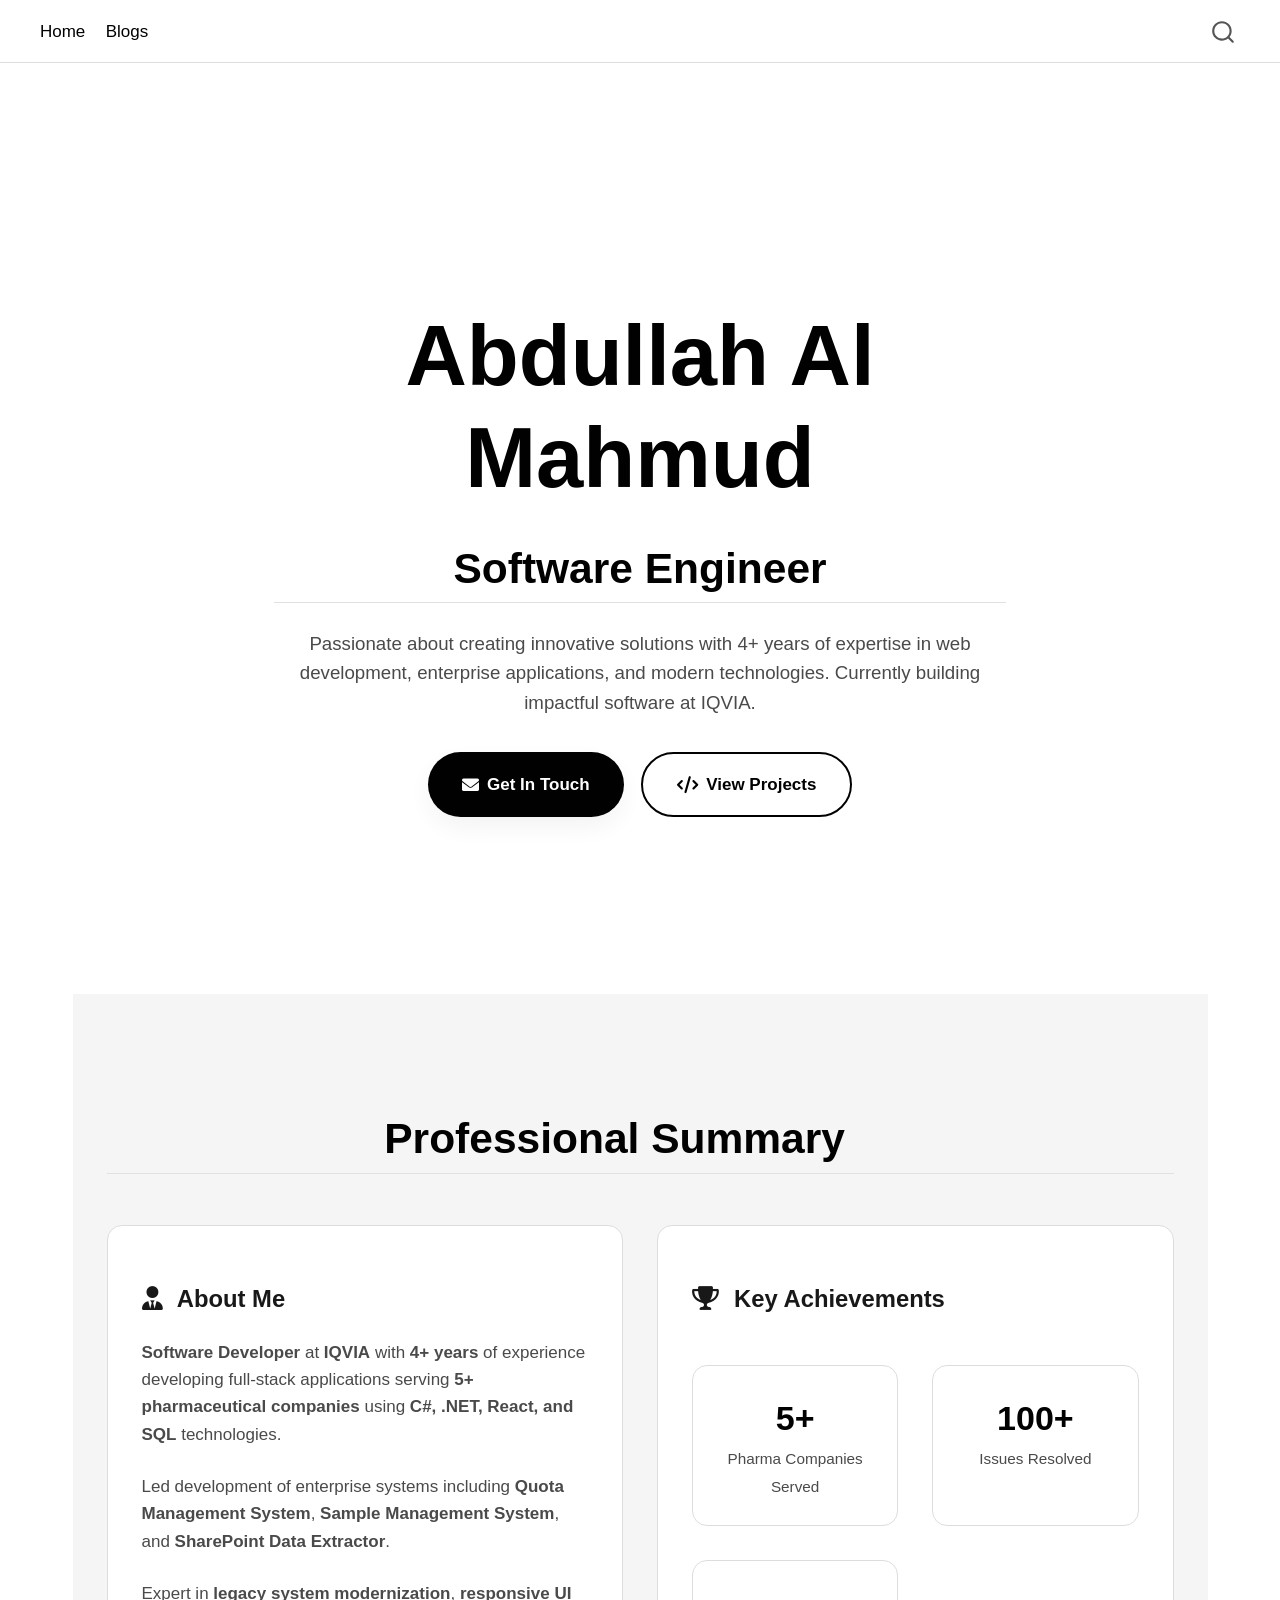
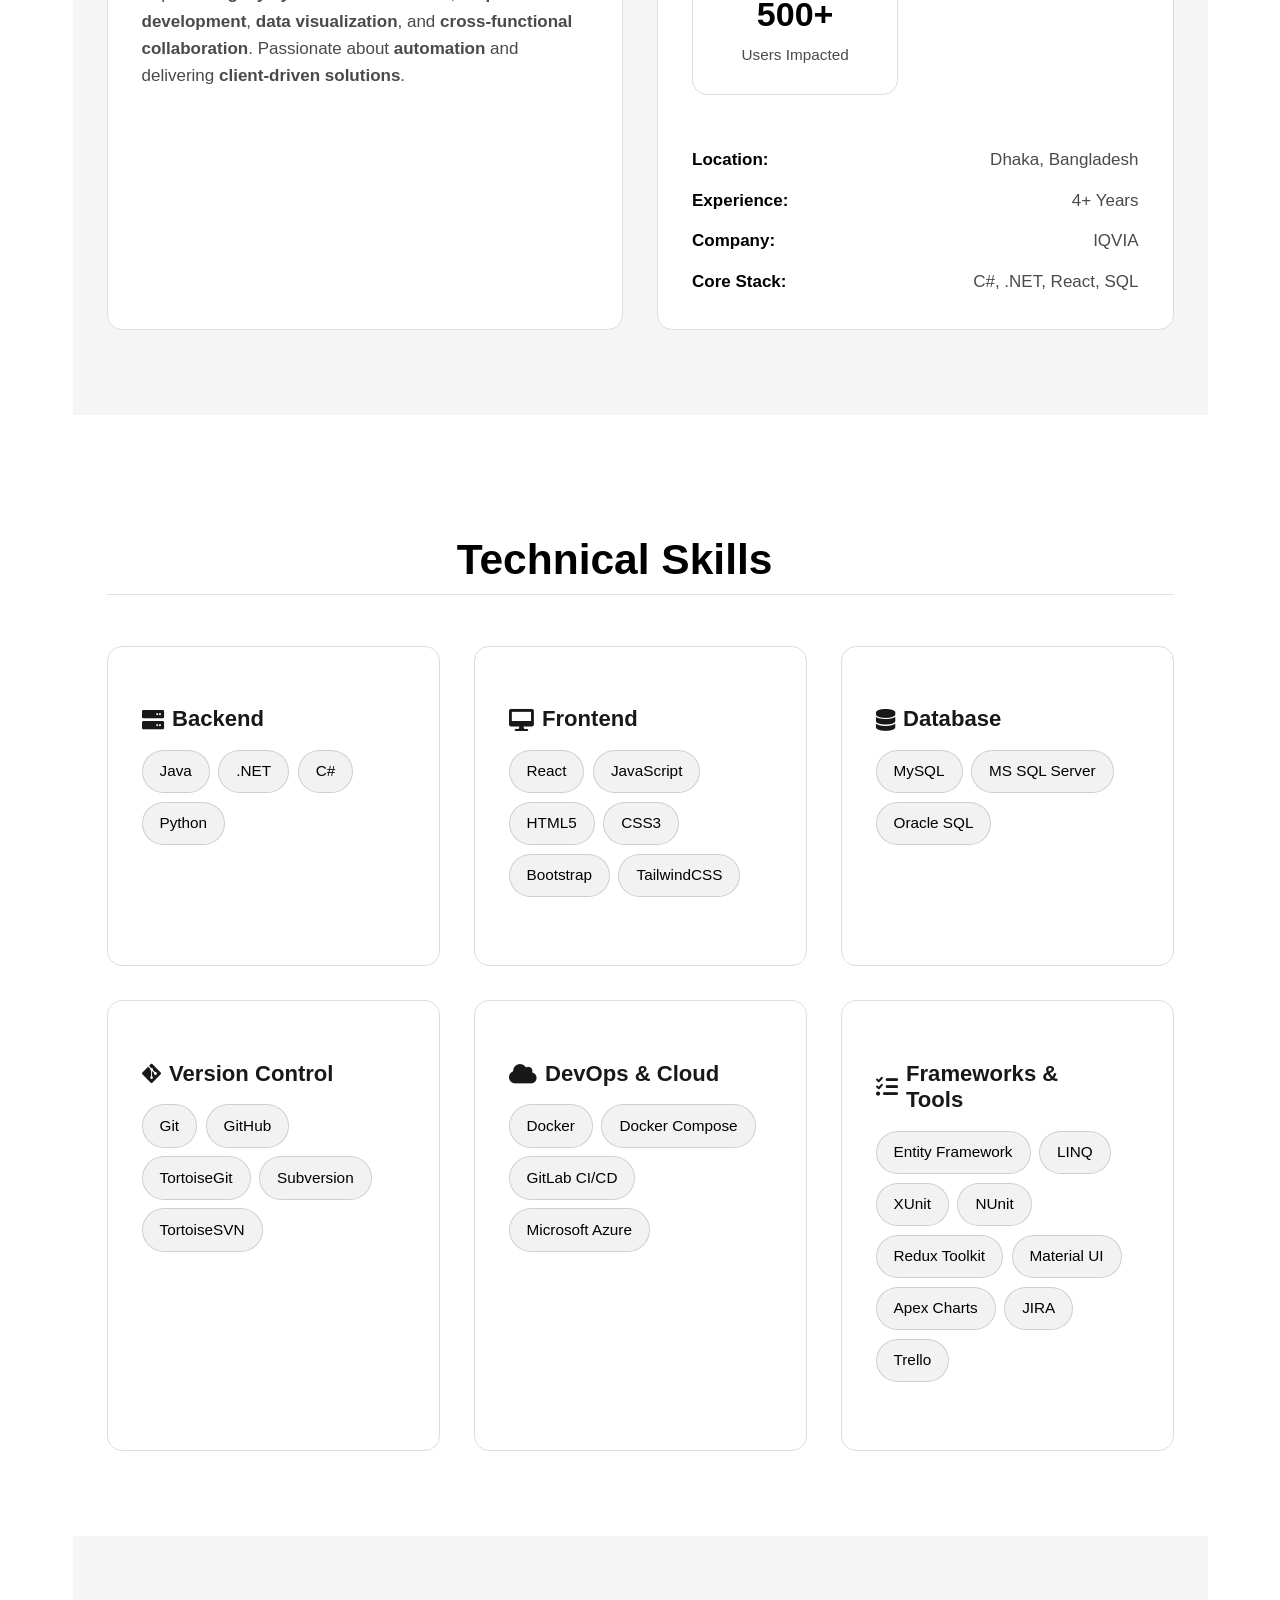
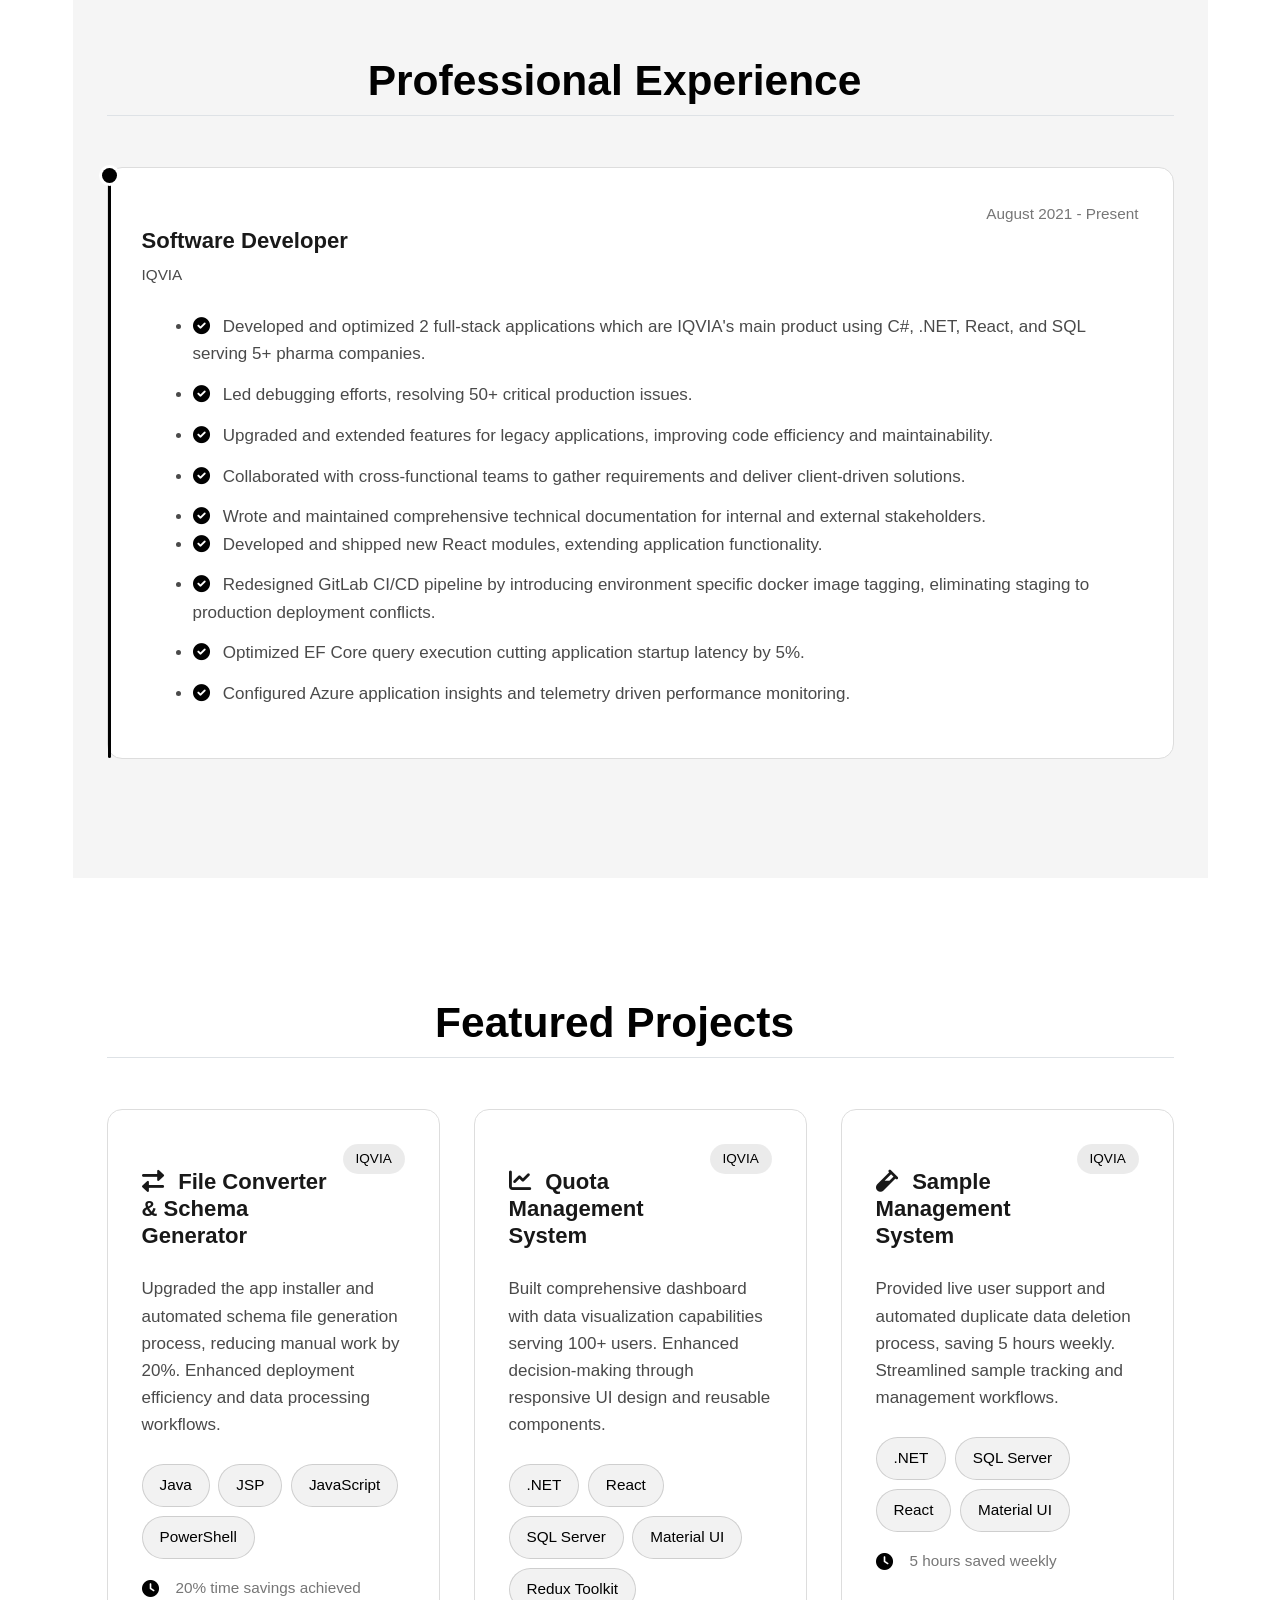
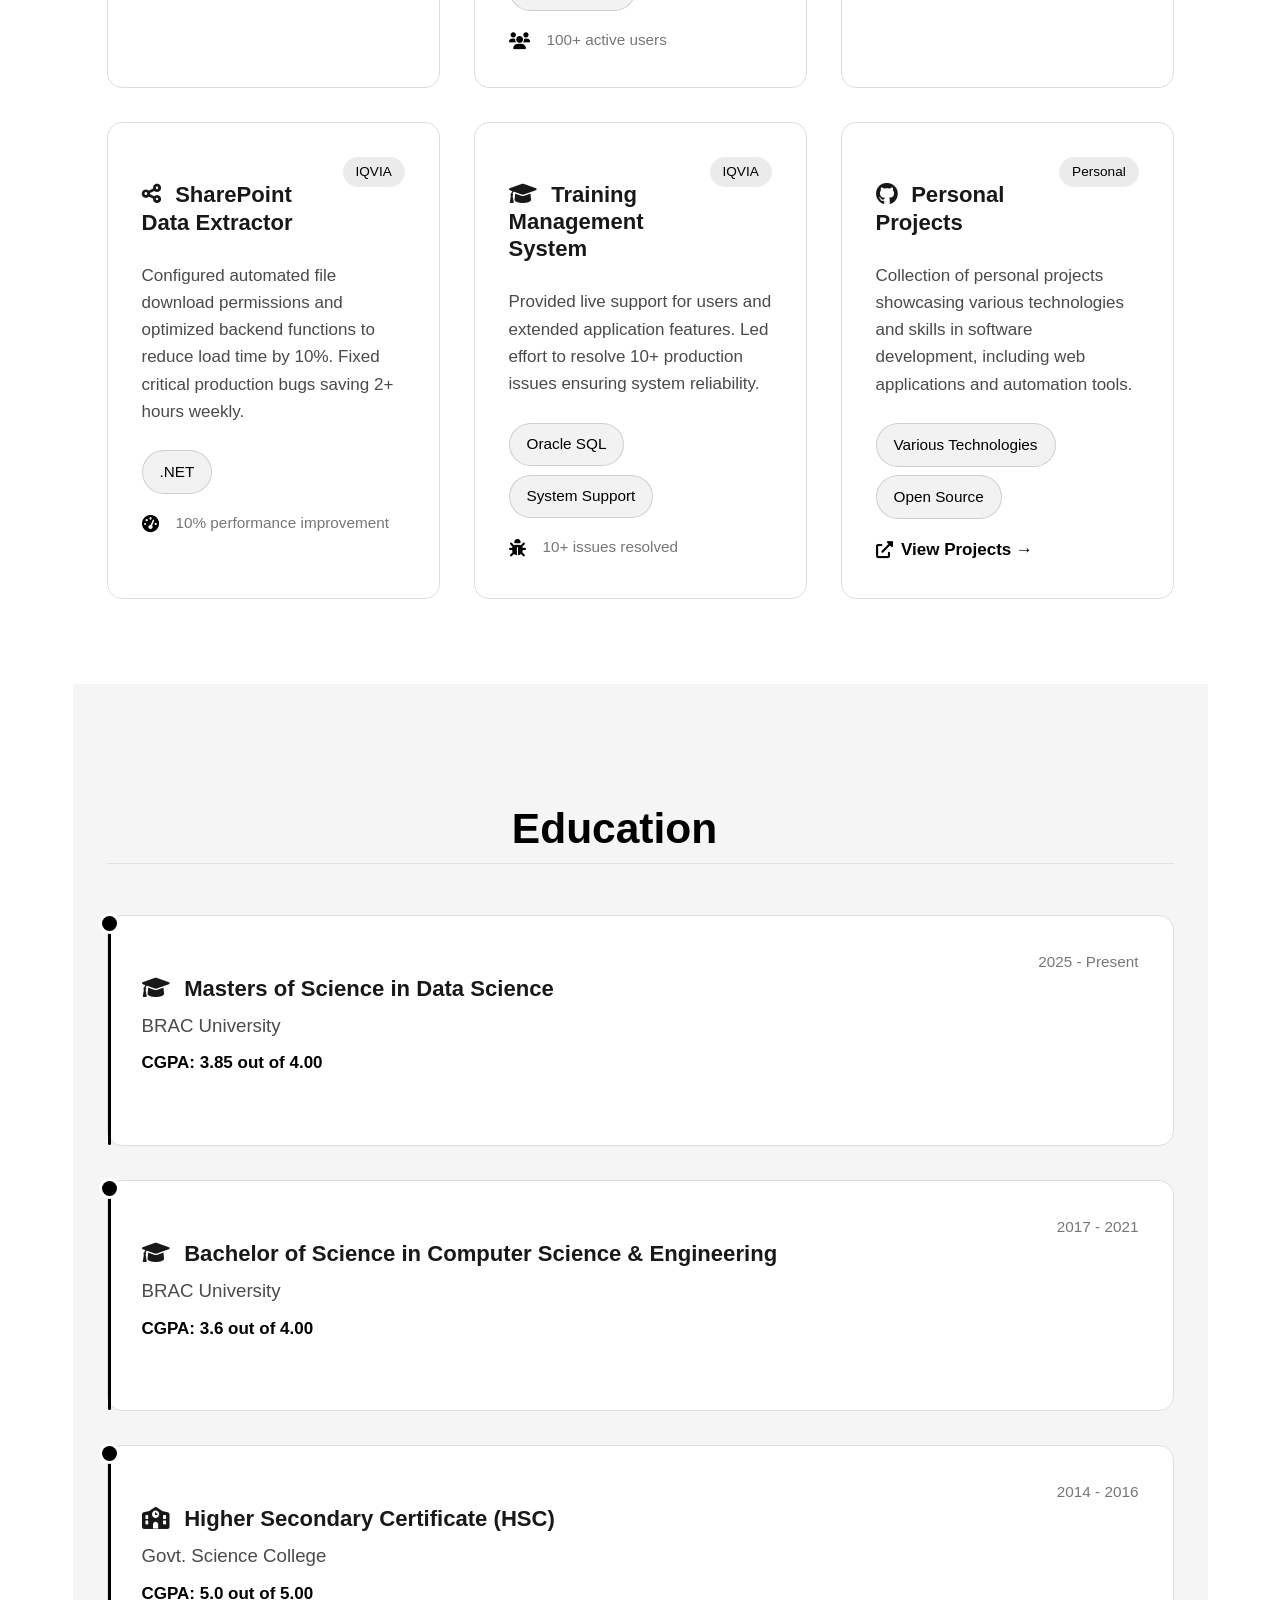
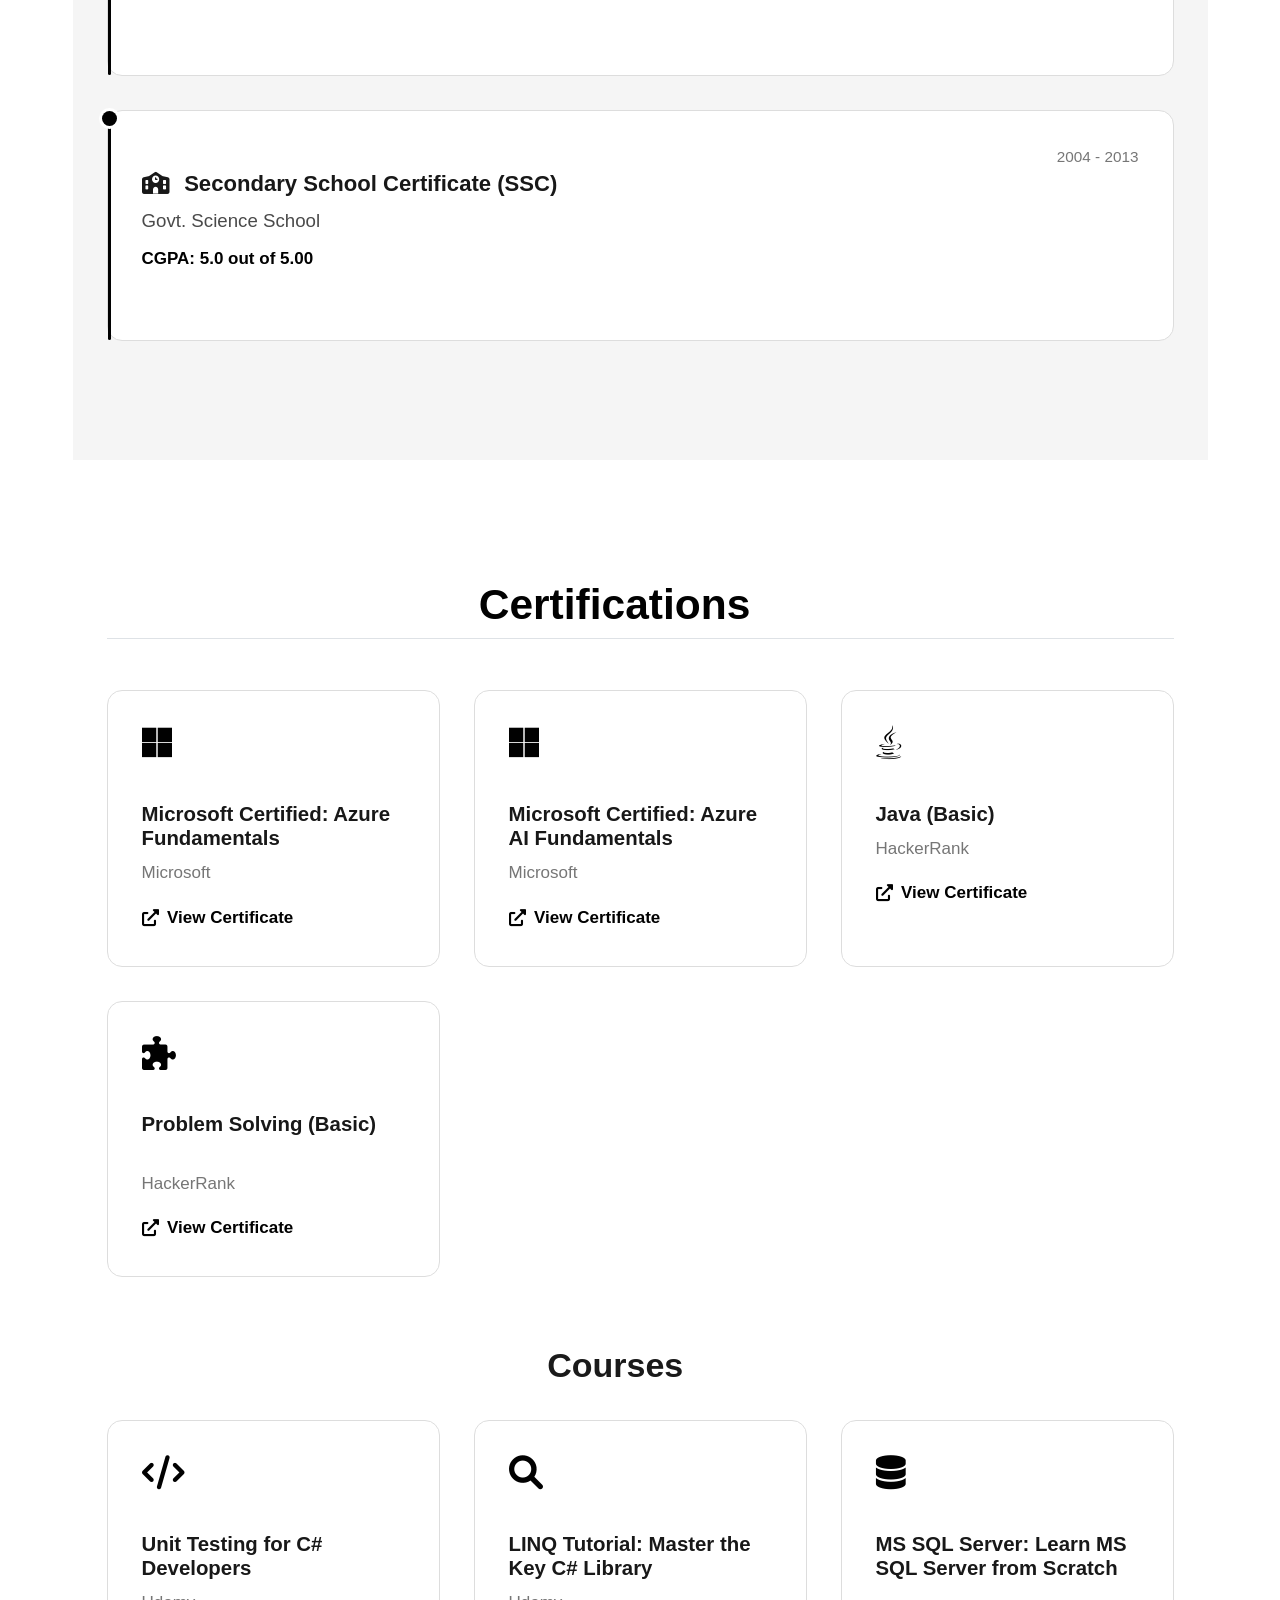
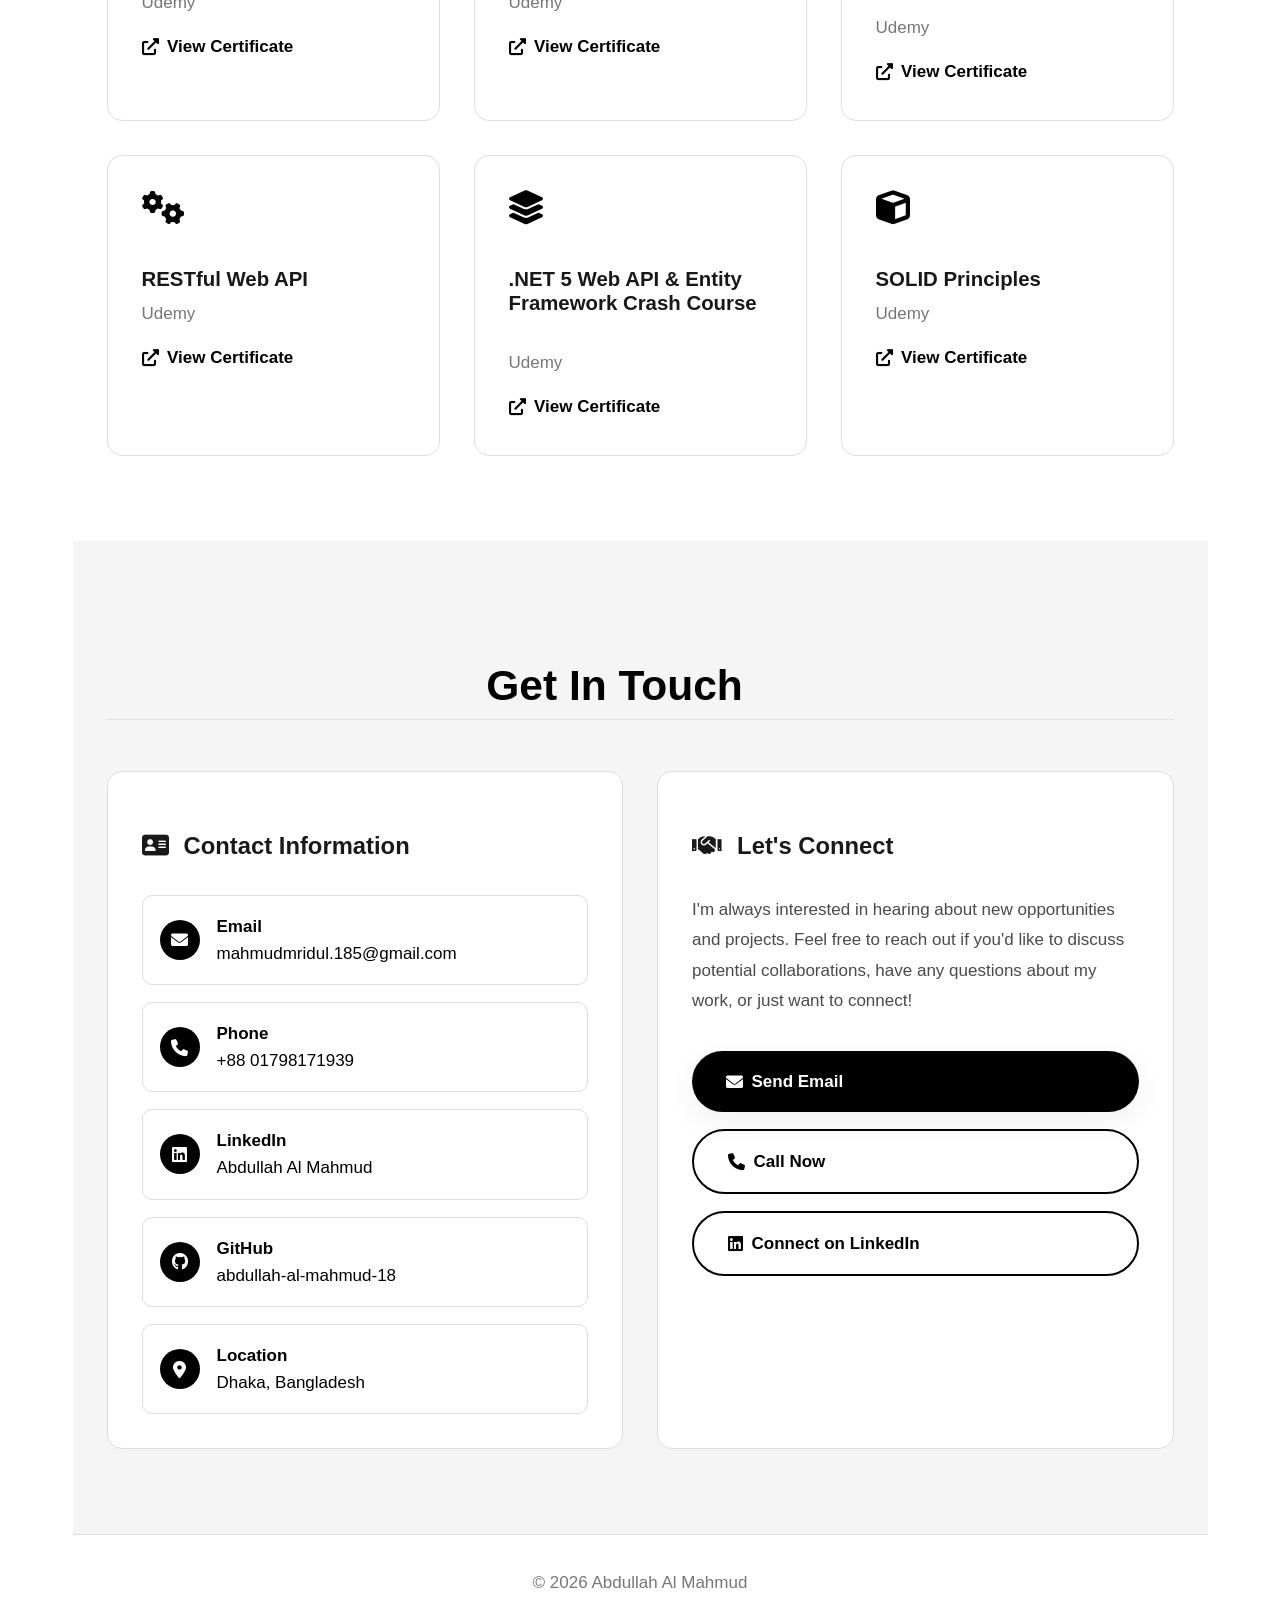
==== commit 6947f7f8: "Built site for gh-pages" ====
--- a/index.html
+++ b/index.html
@@ -42,10 +42,10 @@
 <script src="site_libs/quarto-html/tippy.umd.min.js"></script>
 <script src="site_libs/quarto-html/anchor.min.js"></script>
 <link href="site_libs/quarto-html/tippy.css" rel="stylesheet">
-<link href="site_libs/quarto-html/quarto-syntax-highlighting-64a204ab8560d761af7679ceaba22944.css" rel="stylesheet" id="quarto-text-highlighting-styles">
+<link href="site_libs/quarto-html/quarto-syntax-highlighting-bb62276ab45c84d9efd712f51ff97b5a.css" rel="stylesheet" id="quarto-text-highlighting-styles">
 <script src="site_libs/bootstrap/bootstrap.min.js"></script>
 <link href="site_libs/bootstrap/bootstrap-icons.css" rel="stylesheet">
-<link href="site_libs/bootstrap/bootstrap-5af1b6580d2d273b02271d51ec1ed122.min.css" rel="stylesheet" append-hash="true" id="quarto-bootstrap" data-mode="light">
+<link href="site_libs/bootstrap/bootstrap-8bd074c73d84be6e385cbd016acfb9b4.min.css" rel="stylesheet" append-hash="true" id="quarto-bootstrap" data-mode="light">
 <script id="quarto-search-options" type="application/json">{
   "location": "navbar",
   "copy-button": false,
@@ -74,6 +74,7 @@
   }
 }</script>
 <link href="https://cdnjs.cloudflare.com/ajax/libs/font-awesome/6.0.0/css/all.min.css" rel="stylesheet">
+<style>#title-block-header { display: none; }</style>
 
 
 <link rel="stylesheet" href="styles.css">
@@ -94,6 +95,10 @@
   <li class="nav-item">
     <a class="nav-link active" href="./index.html" aria-current="page"> 
 <span class="menu-text">Home</span></a>
+  </li>  
+  <li class="nav-item">
+    <a class="nav-link" href="./blogs/index.html"> 
+<span class="menu-text">Blogs</span></a>
   </li>  
 </ul>
           </div> <!-- /navcollapse -->
@@ -699,6 +704,34 @@
             <div class="pf-container">
                 <h2 class="section-title anchored">Education</h2>
                 <div class="reveal">
+                    <div class="timeline-item pf-card">
+                        <div style="
+                                display: flex;
+                                justify-content: space-between;
+                                align-items: start;
+                                margin-bottom: 1rem;
+                                flex-wrap: wrap;
+                            ">
+                            <div>
+                                <h3 class="timeline-title anchored">
+                                    <i class="fas fa-graduation-cap" style="margin-right: 0.5rem"></i>
+                                    Masters of Science in Data Science
+                                </h3>
+                                <p style="
+                                        color: var(--text-secondary);
+                                        font-size: 1.1rem;
+                                        margin: 0.5rem 0;
+                                    ">
+                                    BRAC University
+                                </p>
+                                <p style="color: var(--accent); font-weight: 600">
+                                    CGPA: 3.85 out of 4.00
+                                </p>
+                            </div>
+                            <span class="timeline-date">2025 - Present</span>
+                        </div>
+                    </div>
+
                     <div class="timeline-item pf-card">
                         <div style="
                                 display: flex;
@@ -1291,7 +1324,7 @@
     }
       var localhostRegex = new RegExp(/^(?:http|https):\/\/localhost\:?[0-9]*\//);
       var mailtoRegex = new RegExp(/^mailto:/);
-        var filterRegex = new RegExp("https:\/\/abdullah-al-mahmud-18\.github\.io\/");
+        var filterRegex = new RegExp("https:\/\/abdullah-al-mahmud-18\.github\.io");
       var isInternal = (href) => {
           return filterRegex.test(href) || localhostRegex.test(href) || mailtoRegex.test(href);
       }
--- a/site_libs/quarto-html/quarto-syntax-highlighting-bb62276ab45c84d9efd712f51ff97b5a.css
+++ b/site_libs/quarto-html/quarto-syntax-highlighting-bb62276ab45c84d9efd712f51ff97b5a.css
@@ -0,0 +1,210 @@
+/* quarto syntax highlight colors */
+:root {
+  --quarto-hl-al-color: #ff5555;
+  --quarto-hl-an-color: #6a737d;
+  --quarto-hl-at-color: #d73a49;
+  --quarto-hl-bn-color: #005cc5;
+  --quarto-hl-bu-color: #d73a49;
+  --quarto-hl-ch-color: #032f62;
+  --quarto-hl-co-color: #6a737d;
+  --quarto-hl-cv-color: #6a737d;
+  --quarto-hl-cn-color: #005cc5;
+  --quarto-hl-cf-color: #d73a49;
+  --quarto-hl-dt-color: #d73a49;
+  --quarto-hl-dv-color: #005cc5;
+  --quarto-hl-do-color: #6a737d;
+  --quarto-hl-er-color: #ff5555;
+  --quarto-hl-ex-color: #d73a49;
+  --quarto-hl-fl-color: #005cc5;
+  --quarto-hl-fu-color: #6f42c1;
+  --quarto-hl-im-color: #032f62;
+  --quarto-hl-in-color: #6a737d;
+  --quarto-hl-kw-color: #d73a49;
+  --quarto-hl-op-color: #24292e;
+  --quarto-hl-pp-color: #d73a49;
+  --quarto-hl-re-color: #6a737d;
+  --quarto-hl-sc-color: #005cc5;
+  --quarto-hl-ss-color: #032f62;
+  --quarto-hl-st-color: #032f62;
+  --quarto-hl-va-color: #e36209;
+  --quarto-hl-vs-color: #032f62;
+  --quarto-hl-wa-color: #ff5555;
+}
+
+/* other quarto variables */
+:root {
+  --quarto-font-monospace: SFMono-Regular, Menlo, Monaco, Consolas, "Liberation Mono", "Courier New", monospace;
+}
+
+/* syntax highlight based on Pandoc's rules */
+pre > code.sourceCode > span {
+  color: #24292e;
+}
+
+code.sourceCode > span {
+  color: #24292e;
+}
+
+div.sourceCode,
+div.sourceCode pre.sourceCode {
+  color: #24292e;
+}
+
+/* Normal */
+code span {
+  color: #24292e;
+}
+
+/* Alert */
+code span.al {
+  font-weight: bold;
+  color: #ff5555;
+}
+
+/* Annotation */
+code span.an {
+  color: #6a737d;
+}
+
+/* Attribute */
+code span.at {
+  color: #d73a49;
+}
+
+/* BaseN */
+code span.bn {
+  color: #005cc5;
+}
+
+/* BuiltIn */
+code span.bu {
+  color: #d73a49;
+}
+
+/* ControlFlow */
+code span.cf {
+  color: #d73a49;
+}
+
+/* Char */
+code span.ch {
+  color: #032f62;
+}
+
+/* Constant */
+code span.cn {
+  color: #005cc5;
+}
+
+/* Comment */
+code span.co {
+  color: #6a737d;
+}
+
+/* CommentVar */
+code span.cv {
+  color: #6a737d;
+}
+
+/* Documentation */
+code span.do {
+  color: #6a737d;
+}
+
+/* DataType */
+code span.dt {
+  color: #d73a49;
+}
+
+/* DecVal */
+code span.dv {
+  color: #005cc5;
+}
+
+/* Error */
+code span.er {
+  color: #ff5555;
+  text-decoration: underline;
+}
+
+/* Extension */
+code span.ex {
+  font-weight: bold;
+  color: #d73a49;
+}
+
+/* Float */
+code span.fl {
+  color: #005cc5;
+}
+
+/* Function */
+code span.fu {
+  color: #6f42c1;
+}
+
+/* Import */
+code span.im {
+  color: #032f62;
+}
+
+/* Information */
+code span.in {
+  color: #6a737d;
+}
+
+/* Keyword */
+code span.kw {
+  color: #d73a49;
+}
+
+/* Operator */
+code span.op {
+  color: #24292e;
+}
+
+/* Preprocessor */
+code span.pp {
+  color: #d73a49;
+}
+
+/* RegionMarker */
+code span.re {
+  color: #6a737d;
+}
+
+/* SpecialChar */
+code span.sc {
+  color: #005cc5;
+}
+
+/* SpecialString */
+code span.ss {
+  color: #032f62;
+}
+
+/* String */
+code span.st {
+  color: #032f62;
+}
+
+/* Variable */
+code span.va {
+  color: #e36209;
+}
+
+/* VerbatimString */
+code span.vs {
+  color: #032f62;
+}
+
+/* Warning */
+code span.wa {
+  color: #ff5555;
+}
+
+.prevent-inlining {
+  content: "</";
+}
+
+/*# sourceMappingURL=9fff47f1860eaa1c7b80d8cbc12525ed.css.map */
--- a/styles.css
+++ b/styles.css
@@ -32,11 +32,6 @@
   scroll-behavior: smooth;
 }
 
-/* Hide Quarto's auto-generated page title block (portfolio provides its own heading) */
-#title-block-header {
-  display: none;
-}
-
 /* Quarto site navbar (black & white minimal) */
 .navbar {
   background-color: #ffffff !important;
@@ -294,6 +289,13 @@
   border: 1px solid var(--border);
   border-radius: 10px;
   transition: all 0.3s ease;
+  min-width: 0;
+}
+
+.contact-item > div {
+  min-width: 0;
+  overflow-wrap: break-word;
+  word-break: break-word;
 }
 
 .contact-item:hover {
